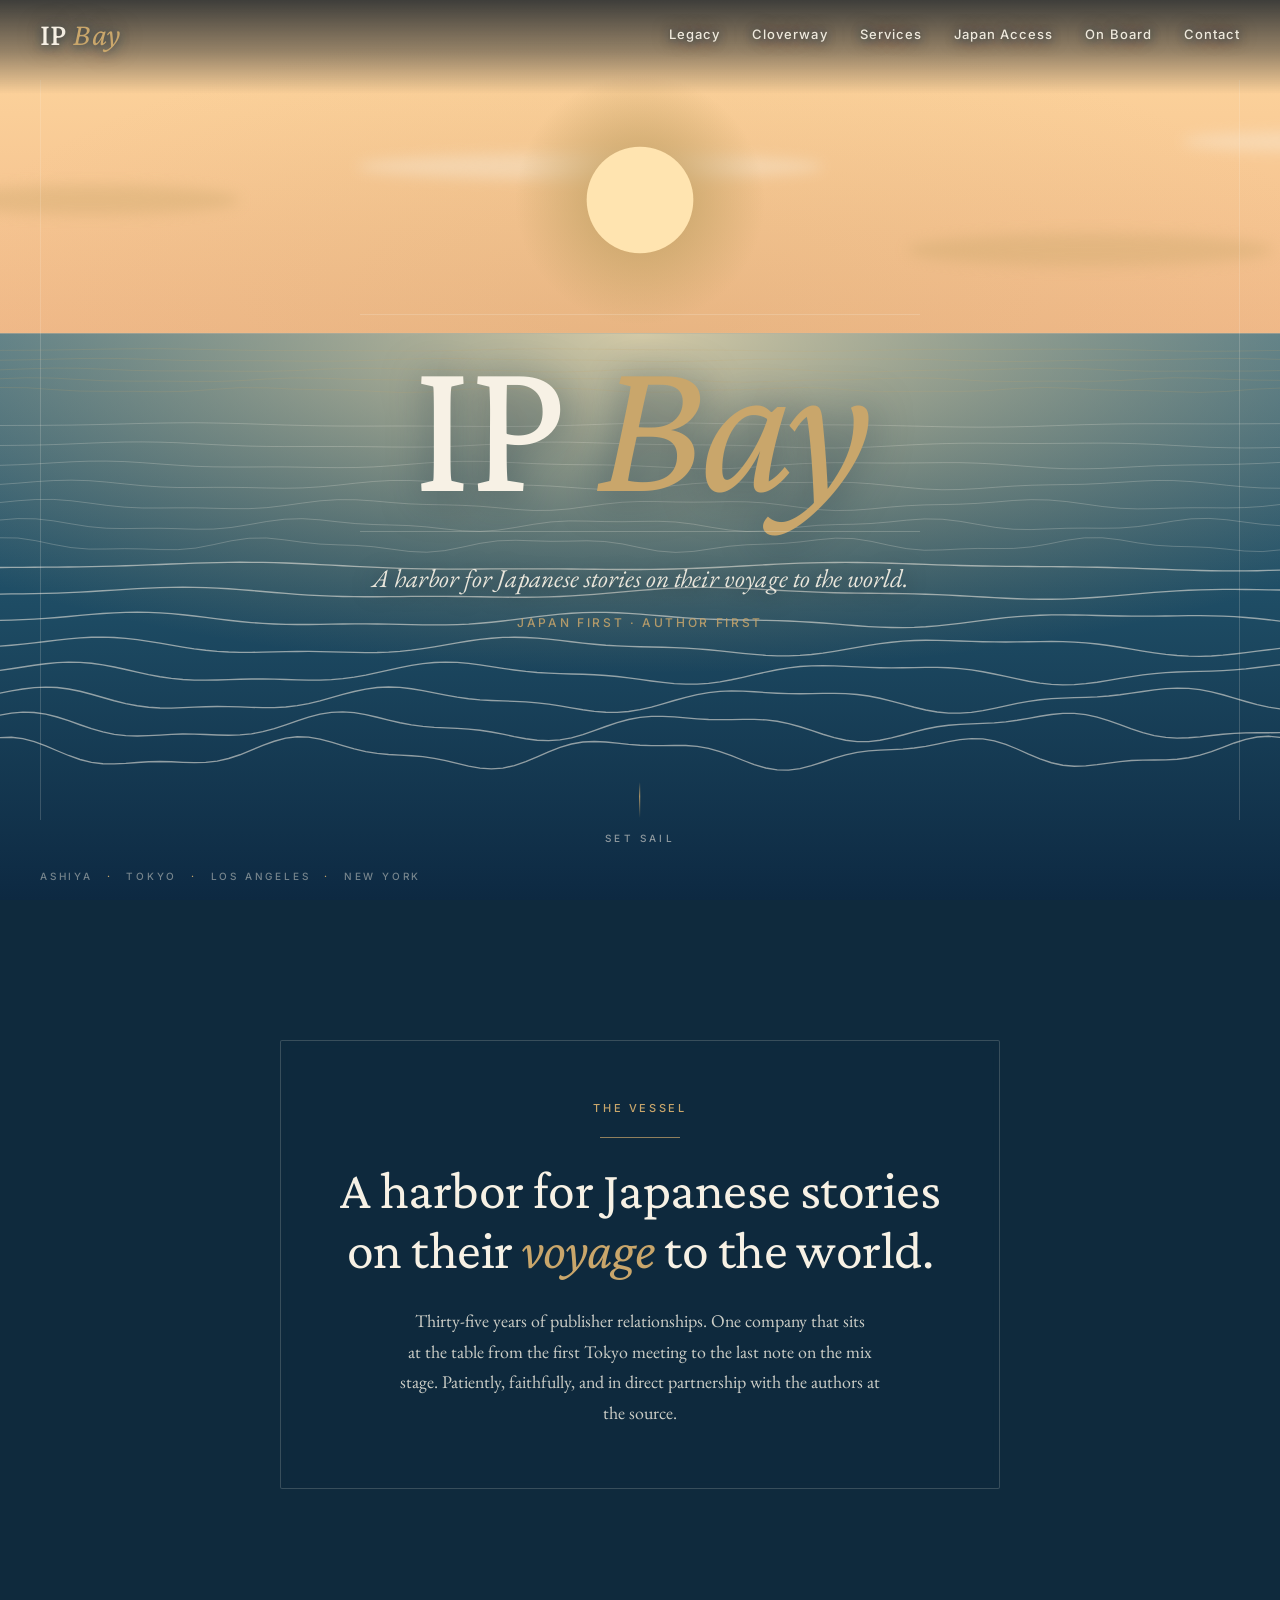
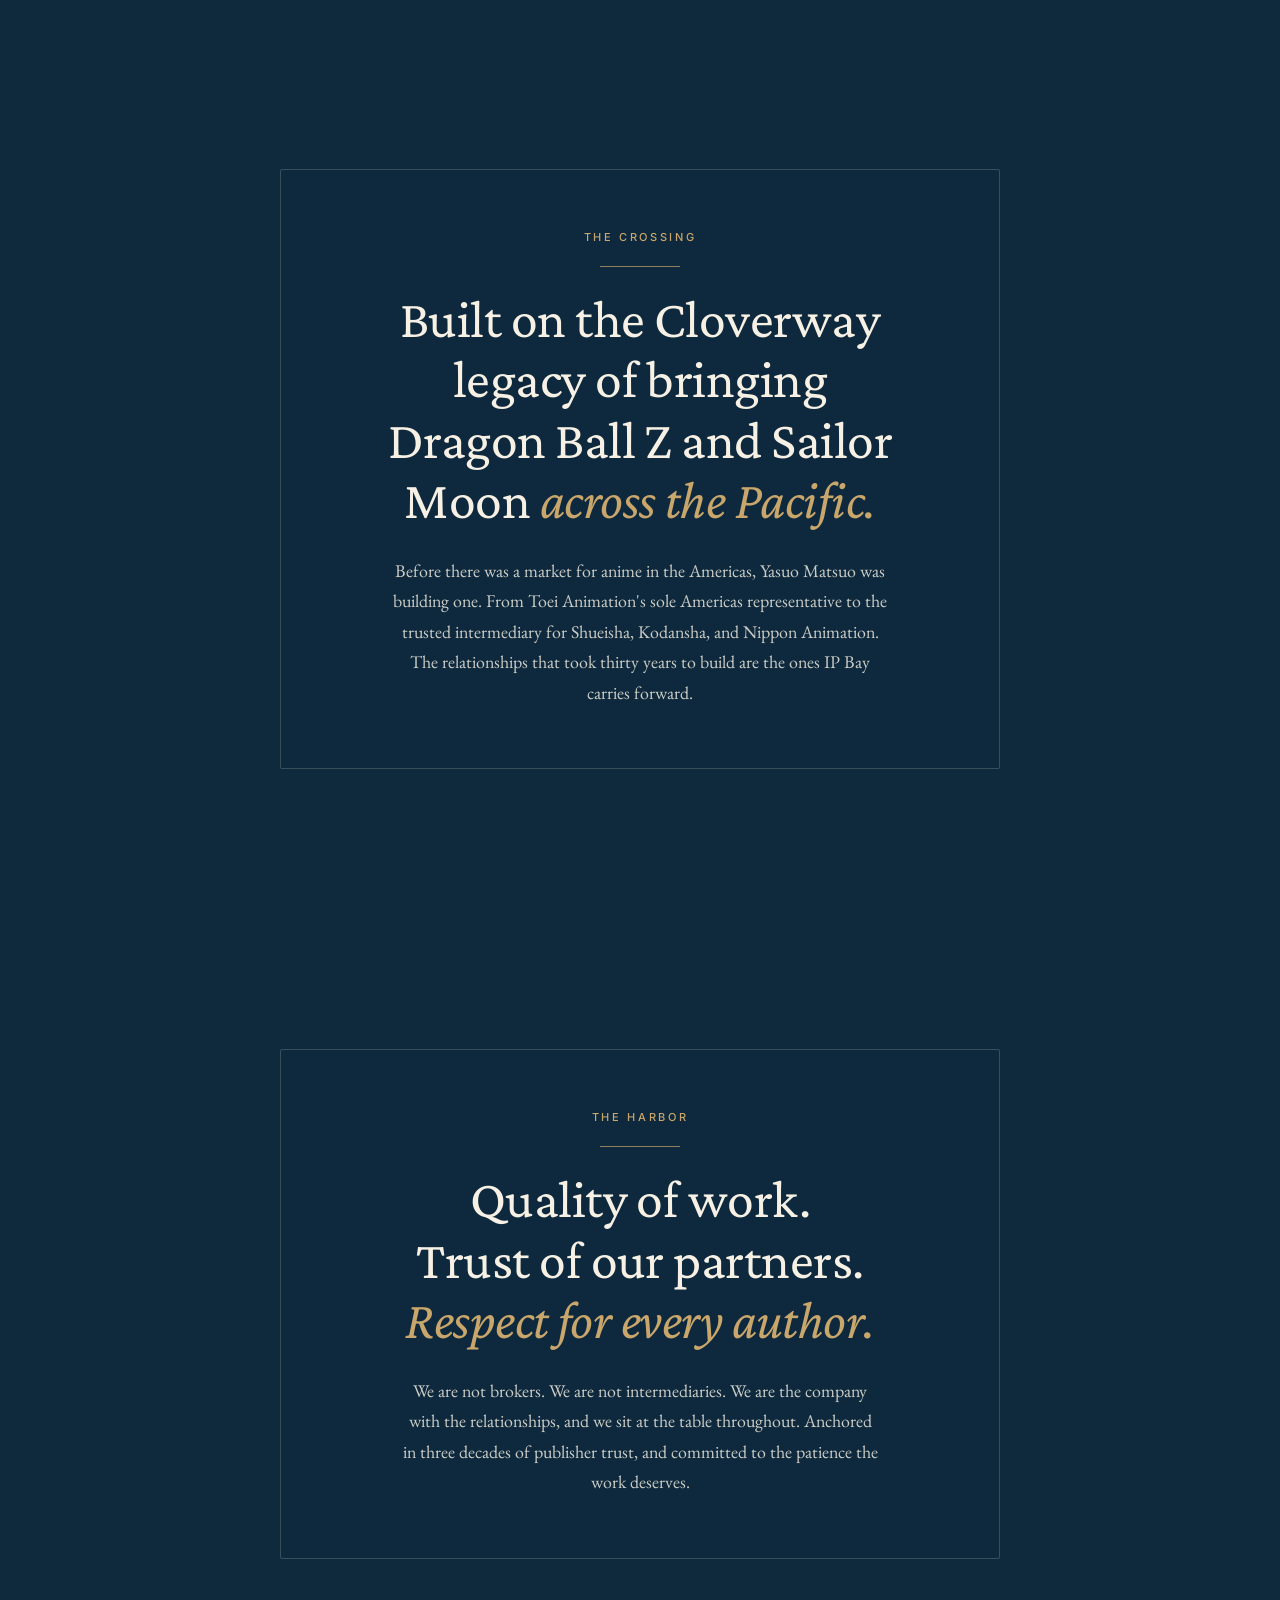
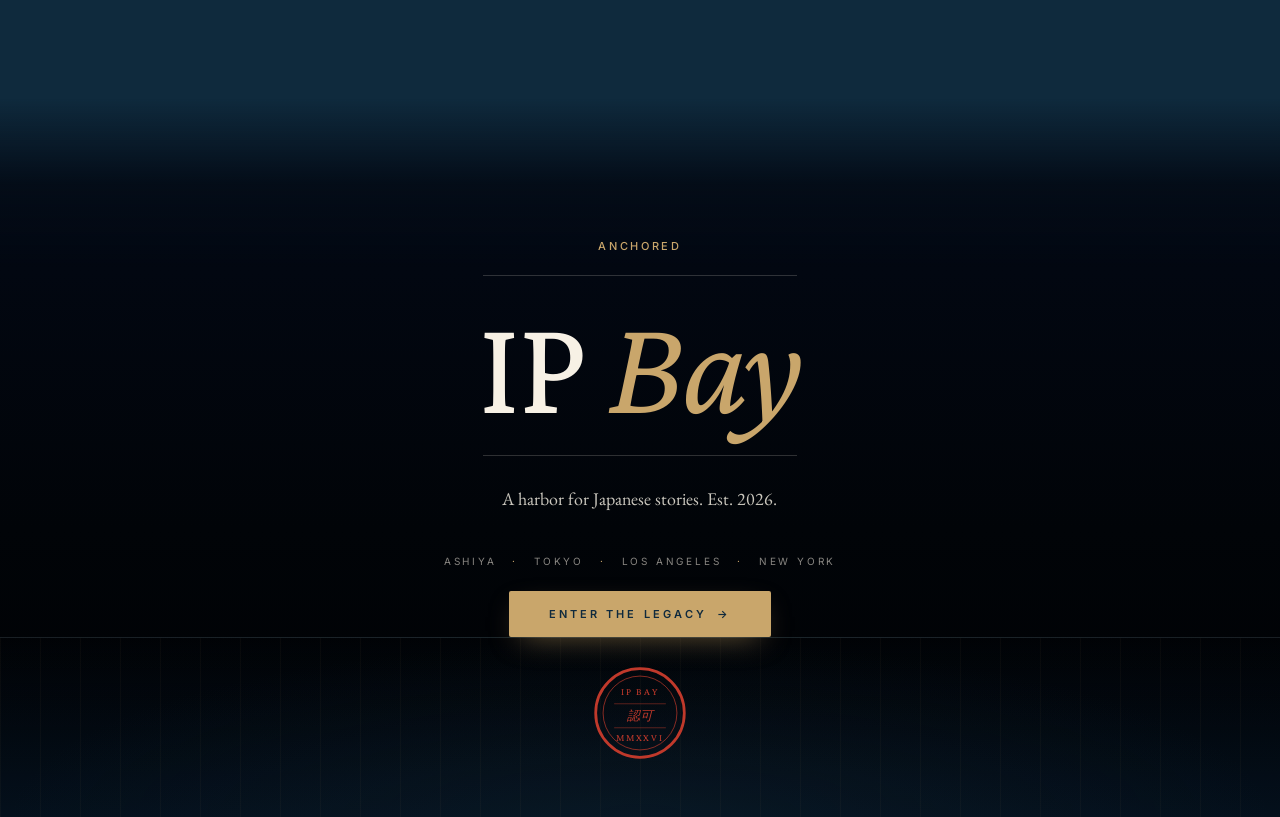
==== index.html @ 540e2a27 "Add files via upload" ====
<!doctype html>
<html lang="en">
<head>
<meta charset="utf-8" />
<title>IP Bay, A harbor for Japanese stories</title>
<meta name="viewport" content="width=device-width,initial-scale=1" />
<meta name="description" content="A harbor for Japanese stories on their voyage to the world. Built on the Cloverway legacy.">
<link rel="preconnect" href="https://fonts.googleapis.com">
<link rel="preconnect" href="https://fonts.gstatic.com" crossorigin>
<link href="https://fonts.googleapis.com/css2?family=Crimson+Pro:ital,wght@0,300..700;1,300..700&family=EB+Garamond:ital,wght@0,400..700;1,400..700&family=Inter:wght@300;400;500;600&display=swap" rel="stylesheet">
<style>
  :root {
    --bg-primary: #F7F1E5;
    --bg-elevated: #FEFAF2;
    --bg-deep: #0F2A3D;
    --accent-warm: #C9A66B;
    --accent-deep: #1B3A4B;
    --accent-ink: #A0312B;
    --text-on-dark: #F7F1E5;
    --text-primary: #1A1A1A;
    --text-secondary: #5C5C5C;
    --rule: rgba(26,26,26,0.12);
    --rule-on-dark: rgba(247, 241, 229, 0.18);
    --font-display: 'Crimson Pro', Georgia, serif;
    --font-serif: 'EB Garamond', Georgia, serif;
    --font-body: 'Inter', -apple-system, sans-serif;
  }
  * { box-sizing: border-box; margin: 0; padding: 0; }
  html, body {
    background: var(--bg-deep);
    color: var(--text-on-dark);
    font-family: var(--font-body);
    scroll-behavior: smooth;
  }
  body { overflow-x: hidden; }

  /* ───── Fixed scene layer (boat + sea) pinned to viewport ───── */
  .scene {
    position: fixed; inset: 0;
    overflow: hidden;
    z-index: 1;
    pointer-events: none;
  }
  .scene > * { pointer-events: auto; }
  #stage {
    position: absolute; inset: 0;
    background:
      radial-gradient(ellipse 90% 55% at 50% 38%, rgba(201, 166, 107, 0.18) 0%, transparent 65%),
      linear-gradient(to bottom, #14324a 0%, #0F2A3D 48%, #0b2132 58%, #08192a 100%);
    cursor: grab; user-select: none; touch-action: none;
  }
  #stage.dragging { cursor: grabbing; }
  svg.layer { position: absolute; inset: 0; width: 100%; height: 100%; display: block; }

  /* Scene depth tint — as user scrolls, sea deepens */
  .depth-tint {
    position: absolute; inset: 0;
    background: linear-gradient(to bottom, transparent 0%, rgba(6,15,26,0) 30%, rgba(3,10,18,0) 100%);
    pointer-events: none;
    transition: opacity 300ms ease;
  }

  /* ───── Page content (scrolls above the scene) ───── */
  .page { position: relative; z-index: 2; }
  .spacer { height: 100vh; pointer-events: none; }

  /* ───── Hero title card (sits in the first viewport, scrolls away) ───── */
  .title-card {
    position: relative;
    height: 100vh;
    display: flex;
    flex-direction: column;
    align-items: center;
    justify-content: flex-end;
    text-align: center;
    padding: 100px 32px 30vh;
    pointer-events: none;
    z-index: 3;
  }
  .title-card-sup {
    font-family: var(--font-body);
    font-size: 11px;
    letter-spacing: 0.28em;
    text-transform: uppercase;
    color: rgba(247, 241, 229, 0.65);
    font-weight: 500;
    margin-bottom: 32px;
    text-shadow: 0 2px 24px rgba(15, 42, 61, 0.65);
  }
  .title-card-sup .dot { color: var(--accent-warm); margin: 0 10px; opacity: 0.85; }
  .title-card-rule {
    width: min(560px, 78%);
    height: 1px;
    background: rgba(247, 241, 229, 0.22);
  }
  .title-card-mark {
    font-family: var(--font-display);
    font-weight: 400;
    font-size: clamp(80px, 16vw, 200px);
    line-height: 0.9;
    letter-spacing: -0.025em;
    color: var(--text-on-dark);
    margin: 18px 0;
    text-shadow: 0 4px 40px rgba(15, 42, 61, 0.55);
  }
  .title-card-mark em {
    font-style: italic;
    color: var(--accent-warm);
    font-weight: 400;
  }
  .title-card-tagline {
    font-family: var(--font-serif);
    font-style: italic;
    font-size: clamp(18px, 2vw, 26px);
    line-height: 1.45;
    color: rgba(247, 241, 229, 0.92);
    max-width: 720px;
    margin: 28px auto 18px;
    text-wrap: balance;
    text-shadow: 0 2px 22px rgba(15, 42, 61, 0.7);
  }
  .title-card-sub {
    font-family: var(--font-body);
    font-size: 12px;
    letter-spacing: 0.22em;
    text-transform: uppercase;
    color: var(--accent-warm);
    font-weight: 500;
    opacity: 0.85;
  }
  .title-card-scrollcue {
    position: absolute;
    bottom: 56px;
    left: 50%;
    transform: translateX(-50%);
    font-family: var(--font-body);
    font-size: 10px;
    letter-spacing: 0.32em;
    text-transform: uppercase;
    color: rgba(247, 241, 229, 0.55);
    font-weight: 500;
  }
  .title-card-scrollcue::before {
    content: ""; display: block;
    width: 1px; height: 36px;
    background: linear-gradient(to bottom, transparent, var(--accent-warm) 40%, transparent);
    margin: 0 auto 14px;
    animation: scrollPulse 2.4s ease-in-out infinite;
  }
  @keyframes scrollPulse {
    0%, 100% { opacity: 0.4; transform: translateY(-4px); }
    50% { opacity: 0.95; transform: translateY(4px); }
  }

  @media (max-width: 720px) {
    .title-card {
      justify-content: flex-start;
      padding: 42vh 20px 0;
    }
    .title-card-mark { font-size: clamp(58px, 18vw, 100px); margin: 8px 0; }
    .title-card-tagline { font-size: 16px; margin: 18px auto 10px; max-width: 90%; }
    .title-card-sub { font-size: 10px; }
    .title-card-rule { width: min(360px, 80%); }
    .title-card-scrollcue { bottom: 28px; font-size: 9px; }
    .title-card-scrollcue::before { height: 26px; }
    .title-card-scrollcue { bottom: 36px; }
  }

  section.chapter {
    position: relative;
    padding: 140px 48px;
    min-height: 80vh;
    display: flex; align-items: center; justify-content: center;
  }
  section.chapter .inner {
    max-width: 720px; width: 100%;
    margin: 0 auto;
    text-align: center;
  }
  .eyebrow {
    font-family: var(--font-body);
    font-weight: 500;
    font-size: 11px;
    letter-spacing: 0.24em;
    text-transform: uppercase;
    color: var(--accent-warm);
    margin-bottom: 22px;
  }
  h2.display {
    font-family: var(--font-display);
    font-weight: 400;
    font-size: clamp(32px, 4.2vw, 54px);
    line-height: 1.12;
    letter-spacing: -0.01em;
    color: var(--text-on-dark);
    margin-bottom: 26px;
    text-wrap: balance;
  }
  h2.display em { color: var(--accent-warm); }
  p.lede {
    font-family: var(--font-serif);
    font-size: clamp(17px, 1.4vw, 20px);
    line-height: 1.7;
    color: rgba(247,241,229,0.82);
    max-width: 56ch;
    margin: 0 auto;
    text-wrap: pretty;
  }
  .fig-rule {
    width: 80px; height: 1px;
    background: var(--accent-warm);
    margin: 0 auto 22px;
    opacity: 0.7;
  }

  /* background plates for each chapter so text stays legible above the fixed scene */
  .plate {
    background: rgba(15,42,61,0.72);
    backdrop-filter: blur(4px);
    border: 1px solid var(--rule-on-dark);
    padding: 60px 48px;
    border-radius: 2px;
  }

  /* Seabed — final section. Acts as the landing zone for the anchor. */
  section.seabed {
    position: relative;
    min-height: 75vh;
    padding: 140px 48px 56px;
    background:
      linear-gradient(to bottom,
        rgba(2,7,17,0) 0%,
        rgba(2,7,17,0.85) 12%,
        #020711 24%,
        #010408 60%,
        #000103 100%);
    display: flex; flex-direction: column;
    align-items: center; justify-content: center;
    text-align: center;
    overflow: hidden;
  }
  .seabed-floor {
    position: absolute; left: 0; right: 0; bottom: 0;
    height: 180px;
    background:
      radial-gradient(ellipse at 50% 100%, rgba(27,58,75,0.18) 0%, transparent 70%),
      linear-gradient(to top, #04101c 0%, transparent 100%);
    border-top: 1px solid rgba(201,166,107,0.10);
  }
  /* sand ripples */
  .seabed-floor::before {
    content: ""; position: absolute; inset: 0;
    background:
      repeating-linear-gradient(90deg,
        rgba(201,166,107,0.08) 0 1px,
        transparent 1px 40px);
    opacity: 0.5;
  }
  .seabed .inner { max-width: 760px; margin: 0 auto; position: relative; z-index: 2; }
  .seabed .wordmark {
    font-family: var(--font-display);
    font-weight: 400;
    font-size: clamp(64px, 12vw, 140px);
    line-height: 0.94;
    letter-spacing: -0.02em;
    margin: 24px 0;
  }
  .seabed .wordmark em {
    font-style: italic; color: var(--accent-warm);
  }
  .seabed .rule {
    width: min(640px, 80%);
    height: 1px;
    background: var(--rule-on-dark);
    margin: 0 auto;
  }
  .seabed .cities-row {
    font-size: 10px;
    letter-spacing: 0.28em;
    text-transform: uppercase;
    color: rgba(247,241,229,0.55);
    margin-top: 40px;
  }
  .seabed .cities-row .dot { color: var(--accent-warm); margin: 0 10px; }

  /* Landing page CTA to Legacy */
  .landing-legacy-cta {
    display: inline-flex; align-items: center;
    padding: 16px 40px;
    background: var(--accent-warm);
    color: var(--bg-deep);
    font-family: var(--font-body);
    font-size: 11px; letter-spacing: 0.28em;
    text-transform: uppercase; font-weight: 600;
    text-decoration: none;
    border-radius: 2px;
    transition: all 0.3s ease;
    box-shadow: 0 10px 30px -12px rgba(201, 166, 107, 0.6);
  }
  .landing-legacy-cta:hover {
    background: #d9b87f;
    transform: translateY(-2px);
    box-shadow: 0 14px 34px -12px rgba(201, 166, 107, 0.75);
  }

  /* ───── Editorial chrome ───── */
  .chrome-top, .chrome-bottom {
    position: fixed; left: 0; right: 0;
    z-index: 50;
    padding: 18px 40px;
    pointer-events: none;
    display: flex; justify-content: space-between; align-items: center;
    gap: 20px;
  }
  .chrome-top {
    top: 0;
    background: linear-gradient(to bottom,
      rgba(8, 18, 30, 0.78) 0%,
      rgba(8, 18, 30, 0.42) 55%,
      rgba(8, 18, 30, 0) 100%);
    padding-bottom: 44px;
  }
  .chrome-top > * { pointer-events: auto; }
  .chrome-bottom { bottom: 0; }
  .chrome-top .nav-links, .chrome-bottom .side {
    display: flex; gap: 32px;
  }
  .chrome-top .nav-links a {
    pointer-events: auto;
    font-family: var(--font-body);
    font-size: 13px;
    font-weight: 500;
    letter-spacing: 0.08em;
    color: rgba(247,241,229,0.95);
    text-decoration: none;
    transition: color 200ms;
    padding: 4px 0;
    border-bottom: 1px solid transparent;
    text-shadow: 0 1px 8px rgba(15, 42, 61, 0.85), 0 0 18px rgba(15, 42, 61, 0.55);
  }
  .chrome-top .nav-links a:hover {
    color: var(--accent-warm);
    border-bottom-color: var(--accent-warm);
  }
  .wordmark-nav {
    font-family: var(--font-display);
    font-size: 32px;
    font-weight: 500;
    color: var(--text-on-dark);
    letter-spacing: 0.005em;
    pointer-events: auto;
    text-decoration: none;
    line-height: 1;
    text-shadow: 0 2px 10px rgba(15, 42, 61, 0.7), 0 0 22px rgba(15, 42, 61, 0.5);
  }
  .wordmark-nav em { font-style: italic; color: var(--accent-warm); font-weight: 400; }
  .sup {
    font-size: 10px;
    letter-spacing: 0.24em;
    text-transform: uppercase;
    color: rgba(247,241,229,0.5);
    font-weight: 500;
  }
  .hint {
    font-size: 10px;
    letter-spacing: 0.24em;
    text-transform: uppercase;
    color: rgba(247,241,229,0.55);
    font-weight: 500;
    transition: opacity 600ms ease;
  }
  .hint::before {
    content: ""; display: inline-block;
    width: 22px; height: 1px; background: var(--accent-warm);
    vertical-align: middle; margin-right: 12px; opacity: 0.7;
  }
  .cities-bottom {
    font-size: 10px;
    letter-spacing: 0.28em;
    text-transform: uppercase;
    color: rgba(247,241,229,0.45);
    font-weight: 500;
    pointer-events: none;
  }
  .cities-bottom .dot { color: var(--accent-warm); margin: 0 8px; }

  /* side vertical rules */
  .rule-v {
    position: fixed; top: 80px; bottom: 80px;
    width: 1px; background: var(--rule-on-dark);
    z-index: 15;
    pointer-events: none;
  }
  .rule-v.left { left: 40px; }
  .rule-v.right { right: 40px; }

  /* ───── Anchor system (page-wide overlay) ───── */
  /* Rope SVG is fixed-position, full viewport, and draws from boat point → anchor */
  #anchorSystem {
    position: fixed; inset: 0;
    pointer-events: none;
    z-index: 5;
  }
  #ropeSvg { width: 100%; height: 100%; display: block; }
  #anchorWrap {
    position: fixed;
    left: 0; top: 0;
    width: 40px; height: 54px;
    transform: translate(-50%, -50%);
    pointer-events: none;
    transition: filter 200ms;
    z-index: 6;
  }
  #anchorWrap.dragging { cursor: grabbing; }
  #anchorWrap:hover { filter: drop-shadow(0 0 18px rgba(201,166,107,0.6)); }
  #anchorWrap.settled { filter: drop-shadow(0 8px 18px rgba(0,0,0,0.55)); }


  /* ───── Tweaks ───── */
  #tweaks {
    display: none !important;
  }
  #tweaks.on { display: block; }
  #tweaks h3 {
    font-size: 10px; letter-spacing: 0.28em; text-transform: uppercase;
    font-weight: 500; color: var(--accent-warm);
    margin-bottom: 12px; padding-bottom: 10px;
    border-bottom: 1px solid var(--rule-on-dark);
  }
  #tweaks .row {
    display: grid; grid-template-columns: 1fr auto; gap: 12px;
    align-items: center; margin: 10px 0;
  }
  #tweaks .row span {
    font-size: 11px; letter-spacing: 0.08em; color: rgba(247,241,229,0.7);
  }
  #tweaks input[type=range] { width: 130px; accent-color: var(--accent-warm); }
  #tweaks select {
    background: rgba(247,241,229,0.06);
    color: var(--text-on-dark);
    border: 1px solid var(--rule-on-dark);
    padding: 4px 8px;
    font-family: var(--font-body); font-size: 11px;
  }

  /* ───── Mobile nav toggle ───── */
  .nav-toggle {
    display: none;
    background: none; border: none;
    width: 40px; height: 40px;
    cursor: pointer;
    pointer-events: auto;
    padding: 0; margin: 0;
    position: relative;
    z-index: 26;
  }
  .nav-toggle span {
    display: block;
    width: 24px; height: 1.5px;
    background: var(--text-on-dark);
    margin: 5px auto;
    transition: transform 0.3s, opacity 0.3s;
  }
  body.nav-open .nav-toggle span:nth-child(1) { transform: translateY(6.5px) rotate(45deg); }
  body.nav-open .nav-toggle span:nth-child(2) { opacity: 0; }
  body.nav-open .nav-toggle span:nth-child(3) { transform: translateY(-6.5px) rotate(-45deg); }
  .mobile-nav-overlay {
    display: none;
    position: fixed; inset: 0;
    background: rgba(8, 18, 30, 0.97);
    backdrop-filter: blur(20px);
    -webkit-backdrop-filter: blur(20px);
    z-index: 24;
    flex-direction: column;
    align-items: center;
    justify-content: center;
    gap: 28px;
    pointer-events: none;
  }
  body.nav-open .mobile-nav-overlay {
    display: flex;
    pointer-events: auto;
  }
  .mobile-nav-overlay a {
    font-family: var(--font-display);
    font-size: 28px;
    font-weight: 500;
    color: var(--text-on-dark);
    text-decoration: none;
    letter-spacing: 0.01em;
    transition: color 0.2s;
    padding: 8px 16px;
  }
  .mobile-nav-overlay a:hover {
    color: var(--accent-warm);
  }

  @media (max-width: 720px) {
    .chrome-top { padding: 14px 18px 28px; }
    .chrome-bottom { padding: 14px 18px; }
    .rule-v { display: none; }
    .chrome-top .nav-links { display: none; }
    .nav-toggle { display: block; }
    section.chapter { padding: 80px 18px; min-height: 60vh; }
    .plate { padding: 32px 22px; }
    .wordmark-nav { font-size: 26px; }

    .cities-bottom { font-size: 9px; letter-spacing: 0.16em; }
    .cities-bottom .dot { margin: 0 4px; }

    .title-card {
      justify-content: flex-start;
      padding: 42vh 20px 0;
    }
    .title-card-mark { font-size: clamp(58px, 18vw, 100px); margin: 8px 0; }
    .title-card-tagline { font-size: 16px; margin: 18px auto 10px; max-width: 92%; }
    .title-card-sub { font-size: 10px; letter-spacing: 0.2em; }
    .title-card-rule { width: min(320px, 78%); }
    .title-card-scrollcue { bottom: 26px; font-size: 9px; letter-spacing: 0.26em; }
    .title-card-scrollcue::before { height: 24px; }

    section.seabed { padding: 100px 24px 48px; min-height: 70vh; }
    .seabed .wordmark { font-size: clamp(56px, 18vw, 96px); }
    .seabed .lede { font-size: 15px; }
    .seabed .cities-row { font-size: 9px; letter-spacing: 0.2em; margin-top: 28px; }
    .seabed .cities-row .dot { margin: 0 6px; }

    h2.display { font-size: clamp(26px, 6.5vw, 36px); }
    p.lede { font-size: 16px; }
    .eyebrow { font-size: 10px; letter-spacing: 0.2em; }
  }

  @media (max-width: 380px) {
    .title-card-mark { font-size: clamp(48px, 16vw, 72px); }
    .title-card-tagline { font-size: 14px; }
    .seabed .wordmark { font-size: clamp(48px, 16vw, 72px); }
    .cities-bottom { font-size: 8px; letter-spacing: 0.12em; }
    .cities-bottom .dot { margin: 0 3px; }
  }
</style>
</head>
<body>

<!-- ─────────────── Fixed scene layer ─────────────── -->
<div class="scene">
  <div id="stage">
    <!-- Sky clouds -->
    <svg class="layer" id="skyClouds" viewBox="0 0 1920 1080" preserveAspectRatio="xMidYMid slice" aria-hidden="true">
      <defs><filter id="soft"><feGaussianBlur stdDeviation="8"/></filter></defs>
      <g filter="url(#soft)" opacity="0.35">
        <ellipse cx="300" cy="240" rx="180" ry="18" fill="#C9A66B"/>
        <ellipse cx="900" cy="200" rx="280" ry="16" fill="#F7F1E5"/>
        <ellipse cx="1500" cy="300" rx="220" ry="20" fill="#C9A66B"/>
        <ellipse cx="1750" cy="170" rx="140" ry="12" fill="#F7F1E5"/>
      </g>
    </svg>

    <!-- Sea -->
    <svg class="layer" id="sea" viewBox="0 0 1920 1080" preserveAspectRatio="xMidYMid slice" aria-hidden="true">
      <defs>
        <linearGradient id="seaGrad" x1="0" y1="0" x2="0" y2="1">
          <stop offset="0" stop-color="#1B3A4B"/>
          <stop offset="0.45" stop-color="#0F2A3D"/>
          <stop offset="1" stop-color="#060f1a"/>
        </linearGradient>
        <radialGradient id="sunTrail" cx="0.5" cy="0" r="0.6">
          <stop offset="0" stop-color="#C9A66B" stop-opacity="0.42"/>
          <stop offset="1" stop-color="#C9A66B" stop-opacity="0"/>
        </radialGradient>
        <filter id="foamBlur"><feGaussianBlur stdDeviation="1.4"/></filter>
        <clipPath id="seaClip"><rect x="0" y="400" width="1920" height="680"/></clipPath>
        <radialGradient id="sunGrad" cx="0.5" cy="0.5" r="0.5">
          <stop offset="0" stop-color="#F7F1E5" stop-opacity="0.95"/>
          <stop offset="0.4" stop-color="#C9A66B" stop-opacity="0.75"/>
          <stop offset="1" stop-color="#C9A66B" stop-opacity="0"/>
        </radialGradient>
        <linearGradient id="sailShade" x1="0" y1="0" x2="1" y2="0">
          <stop offset="0" stop-color="rgba(0,0,0,0)"/>
          <stop offset="1" stop-color="rgba(15,42,61,0.28)"/>
        </linearGradient>
      </defs>
      <circle cx="960" cy="240" r="150" fill="url(#sunGrad)"/>
      <circle cx="960" cy="240" r="64" fill="#FFE4B0" opacity="0.95"/>
      <rect x="0" y="400" width="1920" height="680" fill="url(#seaGrad)"/>
      <rect x="0" y="400" width="1920" height="680" fill="url(#sunTrail)"/>
      <line x1="80" y1="400" x2="1840" y2="400" stroke="rgba(247,241,229,0.16)" stroke-width="1"/>
      <g clip-path="url(#seaClip)">
        <g id="wavesFar" opacity="0.5" stroke="rgba(201,166,107,0.4)" stroke-width="1" fill="none"></g>
        <g id="wavesMid" opacity="0.7" stroke="rgba(247,241,229,0.32)" stroke-width="1.2" fill="none"></g>
        <g id="wavesNear" stroke="rgba(247,241,229,0.55)" stroke-width="1.6" fill="none"></g>
        <g id="wake"></g>
        <g id="boat" style="transform-box: fill-box; transform-origin: center;"></g>
        <g id="splashes"></g>
      </g>
    </svg>
    <div class="depth-tint"></div>
  </div>

  <!-- Rope and anchor overlay (sits above scene, below content text) -->
  <div id="anchorSystem">
    <svg id="ropeSvg" viewBox="0 0 100 100" preserveAspectRatio="none">
      <path id="ropePath" d="" fill="none" stroke="#C9A66B" stroke-width="0" stroke-linecap="round"/>
    </svg>
  </div>
  <!-- Anchor itself (HTML, positioned in viewport coords) -->
  <div id="anchorWrap" aria-label="Anchor, drag down the page">
    <svg viewBox="0 0 72 96" width="40" height="54" xmlns="http://www.w3.org/2000/svg">
      <defs>
        <linearGradient id="ironG" x1="0" y1="0" x2="0" y2="1">
          <stop offset="0" stop-color="#3a4652"/>
          <stop offset="1" stop-color="#141a22"/>
        </linearGradient>
        <linearGradient id="ironShine" x1="0" y1="0" x2="1" y2="0">
          <stop offset="0" stop-color="rgba(255,255,255,0.22)"/>
          <stop offset="0.5" stop-color="rgba(255,255,255,0)"/>
        </linearGradient>
      </defs>
      <!-- Ring at top (蛇目 style) -->
      <circle cx="36" cy="9" r="6.5" fill="none" stroke="url(#ironG)" stroke-width="3"/>
      <!-- Red sail-canvas tassel wrap around shank top -->
      <rect x="30" y="14" width="12" height="10" fill="#A0312B"/>
      <rect x="30" y="18" width="12" height="1.5" fill="#6e1f1b"/>
      <!-- Shank -->
      <rect x="33.5" y="14" width="5" height="54" fill="url(#ironG)"/>
      <rect x="33.5" y="14" width="2" height="54" fill="url(#ironShine)"/>
      <!-- Stock (crossbar) — wooden, sand-colored -->
      <rect x="14" y="22" width="44" height="5" rx="1" fill="#C9A66B"/>
      <rect x="14" y="22" width="44" height="1.5" fill="#e6c89a"/>
      <line x1="20" y1="22" x2="20" y2="27" stroke="#1B3A4B" stroke-width="0.6"/>
      <line x1="52" y1="22" x2="52" y2="27" stroke="#1B3A4B" stroke-width="0.6"/>
      <!-- Arms curving outward -->
      <path d="M 36 68
               C 36 74, 16 80, 8 72
               L 12 68
               C 18 74, 30 70, 33 64 Z"
            fill="url(#ironG)"/>
      <path d="M 36 68
               C 36 74, 56 80, 64 72
               L 60 68
               C 54 74, 42 70, 39 64 Z"
            fill="url(#ironG)"/>
      <!-- Flukes (arrowhead tips) -->
      <path d="M 4 74 L 14 62 L 16 72 Z" fill="#141a22"/>
      <path d="M 68 74 L 58 62 L 56 72 Z" fill="#141a22"/>
      <!-- Crown detail -->
      <circle cx="36" cy="68" r="3.5" fill="#1B3A4B" stroke="#C9A66B" stroke-width="0.8"/>
      <!-- Tassel streamers -->
      <path d="M 31 24 L 28 34 L 31 30 L 30 38" stroke="#A0312B" stroke-width="1.2" fill="none" stroke-linecap="round"/>
      <path d="M 41 24 L 44 34 L 41 30 L 42 38" stroke="#A0312B" stroke-width="1.2" fill="none" stroke-linecap="round"/>
    </svg>
  </div>
</div>

<!-- ─────────────── Chrome ─────────────── -->
<div class="chrome-top">
  <a class="wordmark-nav" href="./">IP <em>Bay</em></a>
  <nav class="nav-links">
    <a href="legacy.html">Legacy</a>
    <a href="cloverway.html">Cloverway</a>
    <a href="services.html">Services</a>
    <a href="japan.html">Japan Access</a>
    <a href="team.html">On Board</a>
    <a href="contact.html">Contact</a>
  </nav>
  <button class="nav-toggle" id="navToggle" aria-label="Open menu" aria-expanded="false">
    <span></span><span></span><span></span>
  </button>
</div>
<div class="mobile-nav-overlay" id="mobileNav">
  <a href="./">Home</a>
  <a href="legacy.html">Legacy</a>
  <a href="cloverway.html">Cloverway</a>
  <a href="services.html">Services</a>
  <a href="japan.html">Japan Access</a>
  <a href="team.html">On Board</a>
  <a href="contact.html">Contact</a>
</div>
<div class="chrome-bottom">
  <div class="cities-bottom">
    Ashiya <span class="dot">·</span> Tokyo <span class="dot">·</span> Los Angeles <span class="dot">·</span> New York
  </div>
  <span></span>
</div>
<div class="rule-v left"></div>
<div class="rule-v right"></div>

<!-- ─────────────── Scrollable page ─────────────── -->
<main class="page">
  <!-- Hero title card — sits over the boat scene in the first viewport, scrolls away -->
  <header class="title-card">
    <div class="title-card-rule"></div>
    <h1 class="title-card-mark">IP <em>Bay</em></h1>
    <div class="title-card-rule"></div>
    <p class="title-card-tagline">A harbor for Japanese stories on their voyage to the world.</p>
    <p class="title-card-sub">Japan first · Author first</p>
    <div class="title-card-scrollcue">Set Sail</div>
  </header>

  <section class="chapter" id="legacy">
    <div class="inner plate">
      <div class="eyebrow">The Vessel</div>
      <div class="fig-rule"></div>
      <h2 class="display">A harbor for Japanese stories on their <em>voyage</em> to the world.</h2>
      <p class="lede">Thirty-five years of publisher relationships. One company that sits at the table from the first Tokyo meeting to the last note on the mix stage. Patiently, faithfully, and in direct partnership with the authors at the source.</p>
    </div>
  </section>

  <section class="chapter" id="crossing">
    <div class="inner plate">
      <div class="eyebrow">The Crossing</div>
      <div class="fig-rule"></div>
      <h2 class="display">Built on the Cloverway legacy of bringing Dragon Ball Z and Sailor Moon <em>across the Pacific.</em></h2>
      <p class="lede">Before there was a market for anime in the Americas, Yasuo Matsuo was building one. From Toei Animation's sole Americas representative to the trusted intermediary for Shueisha, Kodansha, and Nippon Animation. The relationships that took thirty years to build are the ones IP Bay carries forward.</p>
    </div>
  </section>

  <section class="chapter" id="harbor">
    <div class="inner plate">
      <div class="eyebrow">The Harbor</div>
      <div class="fig-rule"></div>
      <h2 class="display">Quality of work. Trust of our partners. <em>Respect for every author.</em></h2>
      <p class="lede">We are not brokers. We are not intermediaries. We are the company with the relationships, and we sit at the table throughout. Anchored in three decades of publisher trust, and committed to the patience the work deserves.</p>
    </div>
  </section>

  <section class="seabed" id="seabed">
    <div class="inner">
      <div class="eyebrow" style="color:var(--accent-warm)">Anchored</div>
      <div class="rule"></div>
      <h1 class="wordmark">IP <em>Bay</em></h1>
      <div class="rule"></div>
      <p class="lede" style="margin-top:28px;">A harbor for Japanese stories. Est. 2026.</p>
      <div class="cities-row">
        Ashiya <span class="dot">·</span> Tokyo <span class="dot">·</span> Los Angeles <span class="dot">·</span> New York
      </div>
      <div style="margin-top: 24px; display: flex; justify-content: center;">
        <a href="legacy.html" class="landing-legacy-cta">Enter the Legacy <span style="margin-left:10px;color:inherit;">→</span></a>
      </div>
      <div style="margin-top: 28px; display: flex; justify-content: center;">
        <svg width="96" height="96" viewBox="0 0 104 104" role="img" aria-label="IP Bay seal, authorized">
          <circle cx="52" cy="52" r="48" fill="none" stroke="#C0392B" stroke-width="3"/>
          <circle cx="52" cy="52" r="40" fill="none" stroke="#C0392B" stroke-width="0.75"/>
          <text x="52" y="33" text-anchor="middle" fill="#C0392B" font-family="'Crimson Pro', Georgia, serif" font-size="11" letter-spacing="2">IP BAY</text>
          <line x1="24" y1="42" x2="80" y2="42" stroke="#C0392B" stroke-width="0.5"/>
          <text x="52" y="60" text-anchor="middle" fill="#C0392B" font-family="'Crimson Pro', Georgia, serif" font-style="italic" font-size="14">認可</text>
          <line x1="24" y1="68" x2="80" y2="68" stroke="#C0392B" stroke-width="0.5"/>
          <text x="52" y="82" text-anchor="middle" fill="#C0392B" font-family="'Crimson Pro', Georgia, serif" font-size="11" letter-spacing="2">MMXXVI</text>
        </svg>
      </div>
    </div>
    <div class="seabed-floor" id="seabedFloor"></div>
  </section>
</main>

<!-- ─────────────── Tweaks ─────────────── -->
<div id="tweaks">
  <h3>Tweaks</h3>
  <div class="row"><span>Wave scale</span><input id="tk-wave" type="range" min="0.3" max="2" step="0.05"></div>
  <div class="row"><span>Wind speed</span><input id="tk-wind" type="range" min="0.2" max="2.5" step="0.05"></div>
  <div class="row"><span>Wake spread</span><input id="tk-wake" type="range" min="0.5" max="2.5" step="0.05"></div>
  <div class="row"><span>Hour</span>
    <select id="tk-time">
      <option value="dusk">Golden hour</option>
      <option value="dawn">Dawn</option>
      <option value="night">Night harbor</option>
      <option value="storm">Grey crossing</option>
    </select>
  </div>
  <div class="row"><span>Vessel</span>
    <select id="tk-boat">
      <option value="sail">Sailboat</option>
      <option value="junk">Japanese junk</option>
      <option value="steam">Steamer</option>
    </select>
  </div>
  <div class="row"><span>Anchor</span>
    <button id="tk-reset" style="background:transparent;border:1px solid var(--rule-on-dark);color:var(--accent-warm);padding:4px 10px;font-size:11px;letter-spacing:0.1em;text-transform:uppercase;cursor:pointer;font-family:var(--font-body);">Weigh anchor</button>
  </div>
</div>

<script>
/*EDITMODE-BEGIN*/const TWEAKS = {
  "waveScale": 1.0,
  "windSpeed": 1.0,
  "wakeSpread": 1.0,
  "timeOfDay": "dusk",
  "boatStyle": "sail"
}/*EDITMODE-END*/;

// ===== Scene refs =====
const stage = document.getElementById('stage');
const wavesFar = document.getElementById('wavesFar');
const wavesMid = document.getElementById('wavesMid');
const wavesNear = document.getElementById('wavesNear');
const wakeG = document.getElementById('wake');
const boatG = document.getElementById('boat');
const splashG = document.getElementById('splashes');

const SVG_W = 1920, SVG_H = 1080, HORIZON = 400;
// Boat starts off-screen left; sails to center as user scrolls past the title card
const BOAT_REST_X = SVG_W/2;
// Boat rests on the water (sea starts at y=560). y=620 = just below waterline so hull sits on the surface.
// Mobile stays lower at y=720 (middle of ocean) to keep boat visible under the title card.
const BOAT_REST_Y = window.innerWidth <= 720 ? 720 : 620;
// Mobile starts closer to the edge so the boat peeks into view on the very first scroll gesture.
// Desktop starts further off so the glide-in arc feels more cinematic.
const BOAT_START_X = window.innerWidth <= 720 ? -140 : -300;
const BOAT_SAIL_END = window.innerWidth <= 720 ? 0.20 : 0.28; // mobile boat sails in faster for snappier feel
const boat = { x: BOAT_START_X, y: BOAT_REST_Y, vx: 0, vy: 0, targetX: BOAT_START_X, targetY: BOAT_REST_Y, rock: 0 };
let draggingBoat = false;

// ===== Boat render =====
function renderBoat(style) {
  const s = style || TWEAKS.boatStyle;
  let hull = '';
  if (s === 'sail') {
    hull = `
      <g id="boatShape" transform="scale(1.6)">
        <g opacity="0.3" transform="translate(0,78) scale(1,-0.5)">
          <path d="M -90 0 Q -70 22 0 24 Q 70 22 90 0 Z" fill="#000"/>
          <rect x="-2" y="-120" width="4" height="120" fill="#000"/>
          <path d="M 0 -110 L 0 -10 L 70 -10 Z" fill="#000"/>
        </g>
        <path d="M -96 0 Q -80 24 0 26 Q 80 24 96 0 L 82 -10 L -82 -10 Z" fill="#0F2A3D"/>
        <path d="M -82 -10 L 82 -10 L 76 -18 L -76 -18 Z" fill="#C9A66B"/>
        <line x1="-76" y1="-18" x2="76" y2="-18" stroke="#1B3A4B" stroke-width="1.2"/>
        <line x1="-82" y1="-4" x2="82" y2="-4" stroke="rgba(247,241,229,0.25)" stroke-width="0.8"/>
        <rect x="-1.5" y="-130" width="3" height="112" fill="#1B3A4B"/>
        <path d="M 2 -128 L 2 -22 L 72 -22 Z" fill="#F7F1E5"/>
        <path d="M 2 -128 L 2 -22 L 72 -22 Z" fill="url(#sailShade)"/>
        <path d="M -2 -120 L -2 -22 L -58 -22 Z" fill="#FEFAF2"/>
        <!-- Japanese flag (Hinomaru) planted on left bow, on angled flagpole -->
        <line x1="-78" y1="-12" x2="-108" y2="-82" stroke="#1B3A4B" stroke-width="2.2" stroke-linecap="round"/>
        <circle cx="-78" cy="-12" r="2.2" fill="#C9A66B"/>
        <g transform="translate(-108 -82) rotate(-24)">
          <rect x="0" y="0" width="58" height="38" fill="#FEFAF2" stroke="#1B3A4B" stroke-width="0.4"/>
          <circle cx="29" cy="19" r="11.5" fill="#BC002D"/>
        </g>
      </g>`;
  } else if (s === 'junk') {
    hull = `
      <g id="boatShape">
        <g opacity="0.3" transform="translate(0,70) scale(1,-0.5)">
          <path d="M -100 0 Q -80 24 0 26 Q 80 24 100 0 Z" fill="#000"/>
          <rect x="-2" y="-120" width="4" height="120" fill="#000"/>
        </g>
        <path d="M -108 -2 Q -100 22 -40 26 L 40 26 Q 100 22 108 -2 L 96 -14 Q 60 -22 0 -22 Q -60 -22 -96 -14 Z" fill="#1B3A4B"/>
        <path d="M -96 -14 Q -60 -22 0 -22 Q 60 -22 96 -14 L 90 -22 Q 50 -30 0 -30 Q -50 -30 -90 -22 Z" fill="#C9A66B"/>
        <path d="M -108 -2 Q -118 -18 -110 -28" stroke="#1B3A4B" stroke-width="3" fill="none" stroke-linecap="round"/>
        <path d="M 108 -2 Q 118 -18 110 -28" stroke="#1B3A4B" stroke-width="3" fill="none" stroke-linecap="round"/>
        <rect x="-1.5" y="-138" width="3" height="108" fill="#1B3A4B"/>
        <rect x="-44" y="-132" width="88" height="22" fill="#A0312B"/>
        <rect x="-44" y="-104" width="88" height="22" fill="#A0312B"/>
        <rect x="-44" y="-76" width="88" height="22" fill="#A0312B"/>
        <rect x="-44" y="-48" width="88" height="22" fill="#A0312B"/>
        <g stroke="#0F2A3D" stroke-width="1" opacity="0.6">
          <line x1="-44" y1="-110" x2="44" y2="-110"/>
          <line x1="-44" y1="-82"  x2="44" y2="-82"/>
          <line x1="-44" y1="-54"  x2="44" y2="-54"/>
        </g>
        <path d="M 0 -138 L 18 -134 L 0 -130 Z" fill="#F7F1E5"/>
      </g>`;
  } else {
    hull = `
      <g id="boatShape">
        <g opacity="0.3" transform="translate(0,72) scale(1,-0.5)">
          <path d="M -100 0 Q -80 20 0 22 Q 80 20 100 0 Z" fill="#000"/>
        </g>
        <path d="M -104 0 Q -86 22 0 24 Q 86 22 104 0 L 88 -10 L -88 -10 Z" fill="#0F2A3D"/>
        <rect x="-88" y="-12" width="176" height="4" fill="#C9A66B"/>
        <rect x="-40" y="-42" width="80" height="32" fill="#F7F1E5"/>
        <rect x="-36" y="-38" width="18" height="12" fill="#1B3A4B"/>
        <rect x="-10" y="-38" width="18" height="12" fill="#1B3A4B"/>
        <rect x="18" y="-38"  width="18" height="12" fill="#1B3A4B"/>
        <rect x="10" y="-70" width="14" height="30" fill="#1A1A1A"/>
        <rect x="8"  y="-72" width="18" height="4"  fill="#A0312B"/>
        <g opacity="0.6">
          <circle cx="17" cy="-82"  r="6"  fill="rgba(247,241,229,0.6)"/>
          <circle cx="22" cy="-92"  r="8"  fill="rgba(247,241,229,0.45)"/>
          <circle cx="14" cy="-104" r="10" fill="rgba(247,241,229,0.3)"/>
        </g>
      </g>`;
  }
  boatG.innerHTML = hull;
}
renderBoat();

// ===== Waves =====
function makeWaveLine(y, amp, freq, segs=80, speed=0.6) {
  const p = document.createElementNS('http://www.w3.org/2000/svg', 'path');
  p.dataset.y = y; p.dataset.amp = amp; p.dataset.freq = freq; p.dataset.speed = speed; p.dataset.segs = segs;
  return p;
}
const waves = [];
function buildWaves() {
  wavesFar.innerHTML=''; wavesMid.innerHTML=''; wavesNear.innerHTML=''; waves.length=0;
  for (let i=0;i<5;i++){ const y=420+i*12; const p=makeWaveLine(y,1.2+i*0.3,0.012+i*0.002,60,0.2+i*0.05); wavesFar.appendChild(p); waves.push({path:p}); }
  for (let i=0;i<7;i++){ const y=510+i*24; const p=makeWaveLine(y,2+i*0.8,0.010+i*0.0015,90,0.35+i*0.04); wavesMid.appendChild(p); waves.push({path:p}); }
  for (let i=0;i<8;i++){ const y=680+i*32; const p=makeWaveLine(y,4+i*1.6,0.008+i*0.0012,140,0.55+i*0.05); wavesNear.appendChild(p); waves.push({path:p}); }
}
buildWaves();

function partingOffset(x, y) {
  const dx = x - boat.x, dy = y - boat.y;
  const depthFactor = Math.max(0, Math.min(1, (y - HORIZON) / (SVG_H - HORIZON)));
  const spread = 120 * TWEAKS.wakeSpread * (0.4 + 0.9*depthFactor);
  const d2 = dx*dx/(spread*spread*2.2) + dy*dy/(spread*spread*0.6);
  const mag = Math.exp(-d2) * (10 + 22*depthFactor) * TWEAKS.wakeSpread;
  return (dy >= 0 ? 1 : -1) * mag;
}

const wakeTrail = [];
function emitWake() {
  if (!draggingBoat && Math.hypot(boat.vx, boat.vy) < 0.4) return;
  wakeTrail.push({ x: boat.x - 30, y: boat.y + 6, t: 0, life: 1.3 });
  wakeTrail.push({ x: boat.x + 30, y: boat.y + 6, t: 0, life: 1.3 });
}

const splashes = [];
function addSplash(x, y) {
  for (let i=0;i<14;i++){
    const a=(i/14)*Math.PI+(Math.random()-0.5)*0.3;
    const sp=2+Math.random()*3;
    splashes.push({x,y,vx:Math.cos(a)*sp*(Math.random()>0.5?1:-1),vy:-Math.abs(Math.sin(a))*sp-1.5,t:0,life:0.9+Math.random()*0.4,r:1.5+Math.random()*2.2});
  }
  boat.rock=1;
}

// ===== Anchor system =====
// The anchor lives in VIEWPORT coords but tracks a world (document) y-position when settled.
// Model: anchor has (docX, docY). While scrolling, viewportY = docY - window.scrollY.
// During active drag, we update docY from pointer+scrollY.
// Drop: physics — gravity-like sink, dampened sway, until it reaches the seabed target.
const anchorWrap = document.getElementById('anchorWrap');
const ropeSvg = document.getElementById('ropeSvg');
const ropePath = document.getElementById('ropePath');

const anchor = {
  docX: 0, docY: 0,      // absolute position in document
  vy: 0, vx: 0,
  state: 'stowed',       // stowed | dragging | sinking | settled
  settledY: 0,           // final target doc y (seabed)
  sway: 0, swayT: 0,
};
let draggingAnchor = false;
let dragOffsetY = 0;

function computeSeabedY() {
  const seabed = document.getElementById('seabed');
  if (!seabed) return document.body.scrollHeight - 120;
  const r = seabed.getBoundingClientRect();
  return r.bottom + window.scrollY - 160; // land just above the sand floor
}

function boatDocAnchorPoint() {
  // Boat's hull point in viewport coords — hull sits around y=780/1080 of scene svg
  // Scene is pinned to viewport. We want the attachment point on the hull.
  const vw = window.innerWidth, vh = window.innerHeight;
  // The sea SVG uses preserveAspectRatio xMidYMid slice → map (boat.x, boat.y-4) using aspect
  const sceneAspect = SVG_W / SVG_H;
  const vpAspect = vw / vh;
  let scale, ox, oy;
  if (vpAspect > sceneAspect) { scale = vw / SVG_W; ox = 0; oy = (vh - SVG_H*scale)/2; }
  else { scale = vh / SVG_H; oy = 0; ox = (vw - SVG_W*scale)/2; }
  const px = ox + boat.x * scale;
  const py = oy + (boat.y - 4) * scale;
  return { vx: px, vy: py };
}

function initAnchor() {
  anchor.settledY = computeSeabedY();
  // Start the anchor perched on the boat's deck
  const p = boatDocAnchorPoint();
  anchor.docX = p.vx;
  anchor.docY = p.vy + window.scrollY - 10;
}

function renderAnchor() {
  const vy = anchor.docY - window.scrollY;
  anchorWrap.style.left = anchor.docX + 'px';
  anchorWrap.style.top  = vy + 'px';
  const swayDeg = Math.sin(anchor.swayT) * anchor.sway;
  anchorWrap.style.transform = `translate(-50%, -50%) rotate(${swayDeg.toFixed(2)}deg)`;
  drawRope();
}

function drawRope() {
  // Rope from boat attachment point (viewport) → anchor (viewport). Catenary-ish sag.
  const vw = window.innerWidth, vh = window.innerHeight;
  ropeSvg.setAttribute('viewBox', `0 0 ${vw} ${vh}`);
  const a = boatDocAnchorPoint();
  const bx = anchor.docX, by = anchor.docY - window.scrollY - 44; // top of anchor
  // If anchor is nearly at boat, hide rope
  const dist = Math.hypot(bx - a.vx, by - a.vy);
  if (anchor.state === 'stowed' || dist < 14) {
    ropePath.setAttribute('stroke-width', 0);
    return;
  }
  ropePath.setAttribute('stroke-width', 2.2);
  // Sag proportional to distance; less when taut / dragging quickly
  const sag = Math.min(60, dist * 0.08) + Math.sin(performance.now()*0.002) * 3;
  const midx = (a.vx + bx) / 2 + Math.sin(performance.now()*0.0015) * 4;
  const midy = Math.max(a.vy, by) + sag;
  const d = `M ${a.vx} ${a.vy} Q ${midx} ${midy} ${bx} ${by}`;
  ropePath.setAttribute('d', d);
}

// Scroll-driven fall: we compute progress 0..1 based on scrollY, and map to anchor fall
function scrollProgress() {
  const max = Math.max(1, document.body.scrollHeight - window.innerHeight);
  return Math.max(0, Math.min(1, window.scrollY / max));
}
// Anchor launch: begins after the boat has sailed in and reached the center
const ANCHOR_LAUNCH = 0.32; // when progress exceeds this, anchor detaches (just after the boat has settled at center)
function updateAnchorFromScroll() {
  const prog = scrollProgress();
  // seabed Y in document coords
  const seabedDocY = computeSeabedY();
  const boatPoint = boatDocAnchorPoint();
  const boatDocY = boatPoint.vy + window.scrollY - 10;
  if (prog < ANCHOR_LAUNCH) {
    anchor.state = 'stowed';
    anchor.docX = boatPoint.vx;
    anchor.docY = boatDocY;
    anchorWrap.classList.remove('settled');
  } else {
    // map prog [LAUNCH..1] -> [0..1]
    const k = (prog - ANCHOR_LAUNCH) / (1 - ANCHOR_LAUNCH);
    // ease out so it sinks quickly then slows as approaches seabed
    const eased = 1 - Math.pow(1 - k, 1.8);
    anchor.docY = boatDocY + (seabedDocY - boatDocY) * eased;
    // keep x near boat x with gentle sway
    anchor.docX = boatPoint.vx + Math.sin(performance.now()*0.0012) * 14 * (1 - eased);
    if (eased >= 0.985) {
      anchor.state = 'settled';
      anchorWrap.classList.add('settled');
    } else {
      anchor.state = 'falling';
      anchorWrap.classList.remove('settled');
    }
  }
}

// ===== Loop =====
let t = 0, lastTime = performance.now();
function tick(now) {
  const dt = Math.min(0.05, (now - lastTime)/1000);
  lastTime = now;
  t += dt * TWEAKS.windSpeed;

  // Boat motion
  const ax = (boat.targetX - boat.x) * 4.5 - boat.vx * 2.2;
  const ay = (boat.targetY - boat.y) * 4.5 - boat.vy * 2.2;
  boat.vx += ax * dt; boat.vy += ay * dt;
  boat.x += boat.vx * dt; boat.y += boat.vy * dt;
  // Boat rides waves: long ocean swell + small chop, with matching tilt
  const swell = Math.sin(t*0.65) * 7;          // long, slow swell
  const chop  = Math.sin(t*1.4 + 0.6) * 2.6;   // smaller faster chop
  const bob = swell + chop;
  const tilt = Math.sin(t*0.55) * 2.4 + Math.sin(t*1.2) * 1.6 + boat.vx * 0.06;
  boat.rock = Math.max(0, boat.rock - dt*1.2);
  const rockTilt = Math.sin(t*7) * boat.rock * 8;

  // Waves
  for (const w of waves) {
    const p = w.path;
    const y0=+p.dataset.y, amp=+p.dataset.amp*TWEAKS.waveScale, freq=+p.dataset.freq, speed=+p.dataset.speed, segs=+p.dataset.segs;
    let d='';
    for (let i=0;i<=segs;i++){
      const x=i/segs*SVG_W;
      const phase=t*speed*60;
      const base=Math.sin(x*freq+phase*0.02)*amp + Math.sin(x*freq*2.3+phase*0.035)*amp*0.35;
      const off=partingOffset(x,y0+base);
      const y=y0+base+off;
      d += (i===0?'M':'L') + x.toFixed(1) + ' ' + y.toFixed(1) + ' ';
    }
    p.setAttribute('d', d);
  }

  // Wake
  emitWake();
  for (let i=wakeTrail.length-1;i>=0;i--){ wakeTrail[i].t+=dt; if (wakeTrail[i].t>wakeTrail[i].life) wakeTrail.splice(i,1); }
  let wakeSVG='';
  for (const w of wakeTrail){
    const k=w.t/w.life, alpha=(1-k)*0.65, r=6+k*60*TWEAKS.wakeSpread, yoff=k*20;
    wakeSVG += `<ellipse cx="${w.x.toFixed(1)}" cy="${(w.y+yoff).toFixed(1)}" rx="${r.toFixed(1)}" ry="${(r*0.25).toFixed(1)}" fill="rgba(247,241,229,${alpha.toFixed(3)})"/>`;
  }
  wakeSVG += `<path d="M ${boat.x-110} ${boat.y+8} Q ${boat.x-60} ${boat.y-6} ${boat.x} ${boat.y+6} Q ${boat.x+60} ${boat.y-6} ${boat.x+110} ${boat.y+8} Q ${boat.x+60} ${boat.y+18} ${boat.x} ${boat.y+14} Q ${boat.x-60} ${boat.y+18} ${boat.x-110} ${boat.y+8} Z" fill="rgba(247,241,229,0.85)" filter="url(#foamBlur)"/>`;
  const sp=Math.hypot(boat.vx, boat.vy);
  if (sp>20){ for (let i=0;i<6;i++){ wakeSVG += `<circle cx="${boat.x+(Math.random()-0.5)*140}" cy="${boat.y-Math.random()*12}" r="${1+Math.random()*2}" fill="rgba(247,241,229,0.9)"/>`; } }
  wakeG.innerHTML = wakeSVG;

  // Splashes
  for (let i=splashes.length-1;i>=0;i--){ const s=splashes[i]; s.t+=dt; s.x+=s.vx; s.y+=s.vy; s.vy+=0.22; if (s.t>s.life) splashes.splice(i,1); }
  let splashSVG='';
  for (const s of splashes){ const a=Math.max(0,1-s.t/s.life); splashSVG += `<circle cx="${s.x.toFixed(1)}" cy="${s.y.toFixed(1)}" r="${s.r.toFixed(2)}" fill="rgba(247,241,229,${(0.9*a).toFixed(3)})"/>`; }
  splashG.innerHTML = splashSVG;

  boatG.setAttribute('transform', `translate(${boat.x.toFixed(1)}, ${(boat.y+bob).toFixed(1)}) rotate(${(tilt+rockTilt).toFixed(2)})`);

  // Anchor physics
  anchor.swayT += dt * 2.2;
  if (anchor.state === 'stowed') {
    const p = boatDocAnchorPoint();
    anchor.docX = p.vx;
    anchor.docY = p.vy + window.scrollY - 10;
    anchor.sway = 2 + Math.sin(t*0.9)*0.5;
  } else if (anchor.state === 'dragging') {
    anchor.sway = 6;
  } else if (anchor.state === 'sinking') {
    // gravity downward toward settledY
    anchor.vy += 12 * dt;           // accel
    anchor.vy = Math.min(anchor.vy, 260); // terminal
    anchor.docY += anchor.vy * dt * 60 * 0.016; // scale
    // lateral damped wobble
    anchor.vx *= 0.92;
    anchor.docX += anchor.vx * dt * 60 * 0.016;
    anchor.sway = 8 - Math.min(8, Math.abs(anchor.vy)*0.05);
    if (anchor.docY >= anchor.settledY) {
      anchor.docY = anchor.settledY;
      anchor.vy = 0;
      anchor.state = 'settled';
      anchorWrap.classList.add('settled');
      anchor.sway = 0;
      // small dust puff by briefly pulsing the seabed gradient
      const floor = document.getElementById('seabedFloor');
      floor.animate([{ filter: 'brightness(1)' }, { filter: 'brightness(1.6)' }, { filter: 'brightness(1)' }], { duration: 600, easing: 'ease-out' });
    }
  } else if (anchor.state === 'settled') {
    anchor.sway = 0;
  }
  renderAnchor();

  requestAnimationFrame(tick);
}
requestAnimationFrame(tick);

// ===== Pointer on stage (boat interactions) =====
function pointerToSVG(e) {
  const vw = window.innerWidth, vh = window.innerHeight;
  const sceneAspect = SVG_W / SVG_H, vpAspect = vw / vh;
  let scale, ox, oy;
  if (vpAspect > sceneAspect) { scale = vw / SVG_W; ox = 0; oy = (vh - SVG_H*scale)/2; }
  else { scale = vh / SVG_H; oy = 0; ox = (vw - SVG_W*scale)/2; }
  return { x: (e.clientX - ox) / scale, y: (e.clientY - oy) / scale };
}
function clampBoat(p) {
  return { x: Math.max(120, Math.min(SVG_W-120, p.x)), y: Math.max(HORIZON+60, Math.min(SVG_H-40, p.y)) };
}
stage.addEventListener('pointerdown', (e) => {
  // Let anchor handle its own events
  if (e.target.closest('#anchorWrap')) return;
  draggingBoat = true;
  stage.classList.add('dragging');
  stage.setPointerCapture(e.pointerId);
  const p = pointerToSVG(e);
  const dist = Math.hypot(p.x - boat.x, p.y - boat.y);
  if (dist > 140) addSplash(p.x, p.y); else boat.rock = Math.max(boat.rock, 0.6);
  const c = clampBoat(p);
  boat.targetX = c.x; boat.targetY = c.y;
});
stage.addEventListener('pointermove', (e) => {
  if (!draggingBoat) return;
  const c = clampBoat(pointerToSVG(e));
  boat.targetX = c.x; boat.targetY = c.y;
});
function endBoatDrag(){ draggingBoat = false; stage.classList.remove('dragging'); }
stage.addEventListener('pointerup', endBoatDrag);
stage.addEventListener('pointercancel', endBoatDrag);

// ===== Scroll-driven sky: sunset → night → sunrise =====
const skyStops = [
  // 0% — Golden hour, sun above the horizon
  { sky:['#FFD9A0','#F0B888','#C28778','#5d4f6a','#1d2c44'], sea:['#3a708a','#1f4e66','#0d2942'], sunX:960, sunY:240, sunOp:0.78, disc:'#FFE4B0', ambient:0.22 },
  // 25% — Sun setting, sky warm pink → violet
  { sky:['#E29973','#B8745f','#6e4a63','#332c4a','#0F2A3D'], sea:['#2a5d78','#1B3A4B','#0a1a2a'], sunX:960, sunY:330, sunOp:0.55, disc:'#F4B98A', ambient:0.16 },
  // 50% — Sun touching horizon, twilight
  { sky:['#7d5a72','#4d3e58','#2a2a44','#15203a','#08192a'], sea:['#1B3A4B','#0F2A3D','#060f1a'], sunX:960, sunY:410, sunOp:0.22, disc:'#C9A66B', ambient:0.08 },
  // 75% — Sun gone behind water, deep night
  { sky:['#0c1d2e','#060f1c','#030912','#01060d','#000306'], sea:['#0a1a28','#040d18','#01060d'], sunX:960, sunY:680, sunOp:0.02, disc:'#0F2A3D', ambient:0.02 },
  // 100% — Pure midnight void
  { sky:['#020610','#01040a','#000206','#000103','#000000'], sea:['#020610','#000206','#000000'], sunX:960, sunY:1100, sunOp:0, disc:'#0F2A3D', ambient:0.0 },
];
function lerp(a,b,t){ return a+(b-a)*t; }
function hexToRgb(h){ h=h.replace('#',''); return [parseInt(h.slice(0,2),16),parseInt(h.slice(2,4),16),parseInt(h.slice(4,6),16)]; }
function rgbToHex(r,g,b){ const x=v=>('0'+Math.round(v).toString(16)).slice(-2); return '#'+x(r)+x(g)+x(b); }
function lerpHex(a,b,t){ const A=hexToRgb(a),B=hexToRgb(b); return rgbToHex(lerp(A[0],B[0],t),lerp(A[1],B[1],t),lerp(A[2],B[2],t)); }
function interpStops(prog){
  const n=skyStops.length-1, f=prog*n, i=Math.min(n-1,Math.floor(f)), k=f-i;
  const A=skyStops[i], B=skyStops[i+1];
  return {
    sky:A.sky.map((h,idx)=>lerpHex(h,B.sky[idx],k)),
    sea:A.sea.map((h,idx)=>lerpHex(h,B.sea[idx],k)),
    sunX:lerp(A.sunX,B.sunX,k), sunY:lerp(A.sunY,B.sunY,k),
    sunOp:lerp(A.sunOp,B.sunOp,k), disc:lerpHex(A.disc,B.disc,k),
    ambient:lerp(A.ambient,B.ambient,k),
  };
}
const sunDiscs = document.querySelectorAll('#sea > circle');
function updateSkyFromScroll(){
  const p = interpStops(scrollProgress());
  stage.style.background =
    `radial-gradient(ellipse 90% 55% at 50% 38%, rgba(201,166,107,${p.ambient.toFixed(3)}) 0%, transparent 65%),
     linear-gradient(to bottom, ${p.sky[0]} 0%, ${p.sky[1]} 38%, ${p.sky[2]} 56%, ${p.sky[3]} 78%, ${p.sky[4]} 100%)`;
  const grad = document.getElementById('seaGrad');
  grad.children[0].setAttribute('stop-color', p.sea[0]);
  grad.children[1].setAttribute('stop-color', p.sea[1]);
  grad.children[2].setAttribute('stop-color', p.sea[2]);
  const trail = document.getElementById('sunTrail');
  trail.children[0].setAttribute('stop-color', p.disc);
  trail.children[0].setAttribute('stop-opacity', p.sunOp.toFixed(3));
  if (sunDiscs[0]) { sunDiscs[0].setAttribute('cx',p.sunX); sunDiscs[0].setAttribute('cy',p.sunY); sunDiscs[0].setAttribute('opacity',Math.min(1,p.sunOp*1.6).toFixed(3)); }
  if (sunDiscs[1]) { sunDiscs[1].setAttribute('cx',p.sunX); sunDiscs[1].setAttribute('cy',p.sunY); sunDiscs[1].setAttribute('fill',p.disc); sunDiscs[1].setAttribute('opacity',Math.min(1,p.sunOp*1.5).toFixed(3)); }
}
updateSkyFromScroll();

// Title card fade-out: as you scroll past the first viewport, the IP Bay title card eases away
const titleCard = document.querySelector('.title-card');
function updateTitleCard() {
  if (!titleCard) return;
  const vh = window.innerHeight || 1;
  const prog = Math.max(0, Math.min(1, window.scrollY / (vh * 0.7)));
  titleCard.style.opacity = String(1 - prog);
  titleCard.style.transform = `translateY(${(-prog * 40).toFixed(1)}px)`;
}
updateTitleCard();

// Boat sail-in: scroll-linked left-to-center motion. Direct interpolation (skip spring physics)
// so it stays smooth and one-directional. After BOAT_SAIL_END, physics takes over for user drags.
function updateBoatFromScroll() {
  if (draggingBoat) return; // never override an active drag
  const prog = scrollProgress();
  if (prog <= BOAT_SAIL_END) {
    const k = Math.max(0, Math.min(1, prog / BOAT_SAIL_END));
    // Ease-out quadratic — boat responds immediately to scroll input, then decelerates into center
    const eased = 1 - Math.pow(1 - k, 2);
    const x = BOAT_START_X + (BOAT_REST_X - BOAT_START_X) * eased;
    boat.x = x;
    boat.targetX = x;
    boat.vx = 0;            // zero velocity → no tilt-from-motion artifacts
    boat.targetY = BOAT_REST_Y;
    boat.y = BOAT_REST_Y;
    boat.vy = 0;
  }
}
updateBoatFromScroll();

window.addEventListener('scroll', () => {
  updateSkyFromScroll();
  updateBoatFromScroll();
  updateAnchorFromScroll();
  updateTitleCard();
}, { passive: true });
updateAnchorFromScroll();

// ===== Tweaks =====
const tk = document.getElementById('tweaks');
const tkWave = document.getElementById('tk-wave');
const tkWind = document.getElementById('tk-wind');
const tkWake = document.getElementById('tk-wake');
const tkBoat = document.getElementById('tk-boat');
function syncUI(){ tkWave.value=TWEAKS.waveScale; tkWind.value=TWEAKS.windSpeed; tkWake.value=TWEAKS.wakeSpread; tkBoat.value=TWEAKS.boatStyle; }
syncUI();
function pushEdit(o){ window.parent.postMessage({type:'__edit_mode_set_keys', edits:o}, '*'); }
tkWave.addEventListener('input', e=>{ TWEAKS.waveScale=+e.target.value; pushEdit({waveScale:TWEAKS.waveScale}); });
tkWind.addEventListener('input', e=>{ TWEAKS.windSpeed=+e.target.value; pushEdit({windSpeed:TWEAKS.windSpeed}); });
tkWake.addEventListener('input', e=>{ TWEAKS.wakeSpread=+e.target.value; pushEdit({wakeSpread:TWEAKS.wakeSpread}); });
tkBoat.addEventListener('change', e=>{ TWEAKS.boatStyle=e.target.value; renderBoat(); pushEdit({boatStyle:e.target.value}); });
window.addEventListener('message', (e)=>{ const d=e.data||{}; if (d.type==='__activate_edit_mode') tk.classList.add('on'); if (d.type==='__deactivate_edit_mode') tk.classList.remove('on'); });
window.parent.postMessage({type:'__edit_mode_available'}, '*');


// Init & resize
window.addEventListener('resize', () => { anchor.settledY = computeSeabedY(); updateAnchorFromScroll(); });

initAnchor();
updateAnchorFromScroll();

// Mobile nav toggle
const navToggle = document.getElementById('navToggle');
const mobileNav = document.getElementById('mobileNav');
if (navToggle && mobileNav) {
  navToggle.addEventListener('click', () => {
    const open = document.body.classList.toggle('nav-open');
    navToggle.setAttribute('aria-expanded', open ? 'true' : 'false');
    navToggle.setAttribute('aria-label', open ? 'Close menu' : 'Open menu');
  });
  mobileNav.querySelectorAll('a').forEach(a => a.addEventListener('click', () => {
    document.body.classList.remove('nav-open');
  }));
}
</script>
</body>
</html>
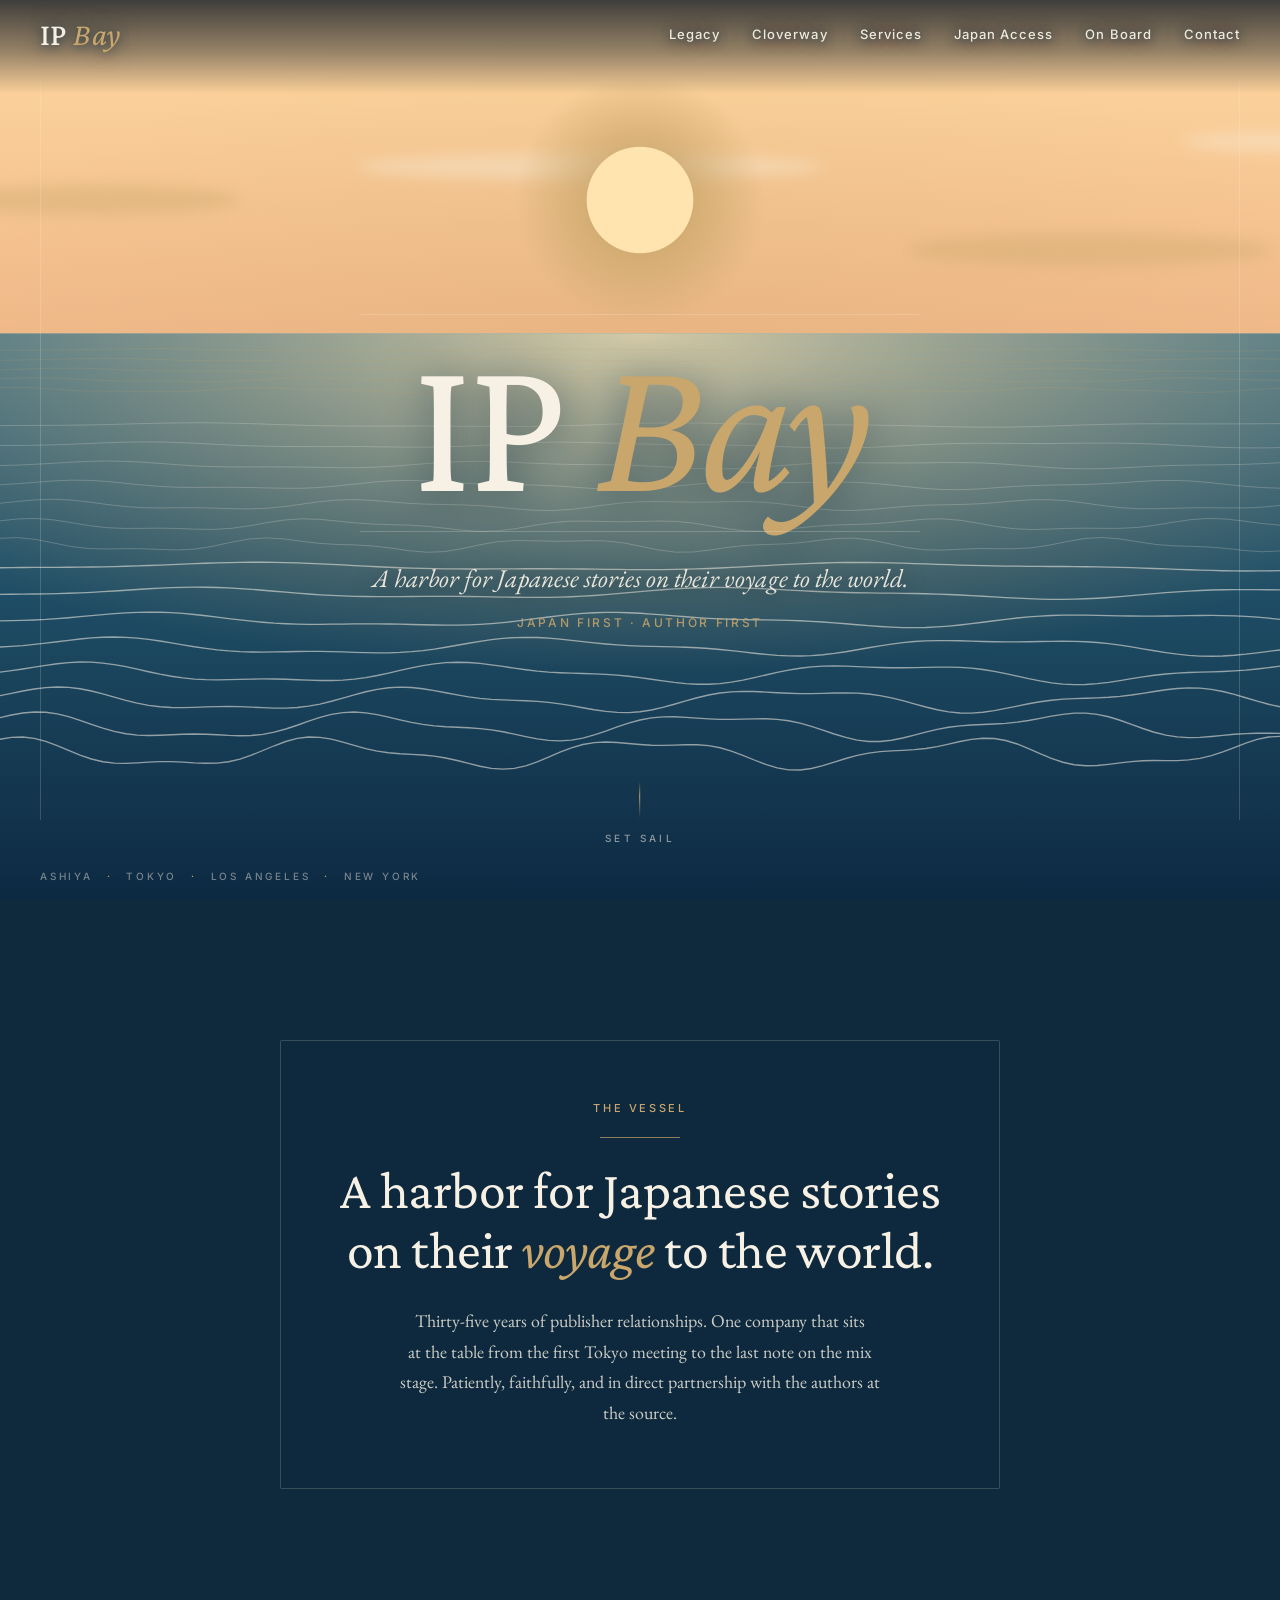
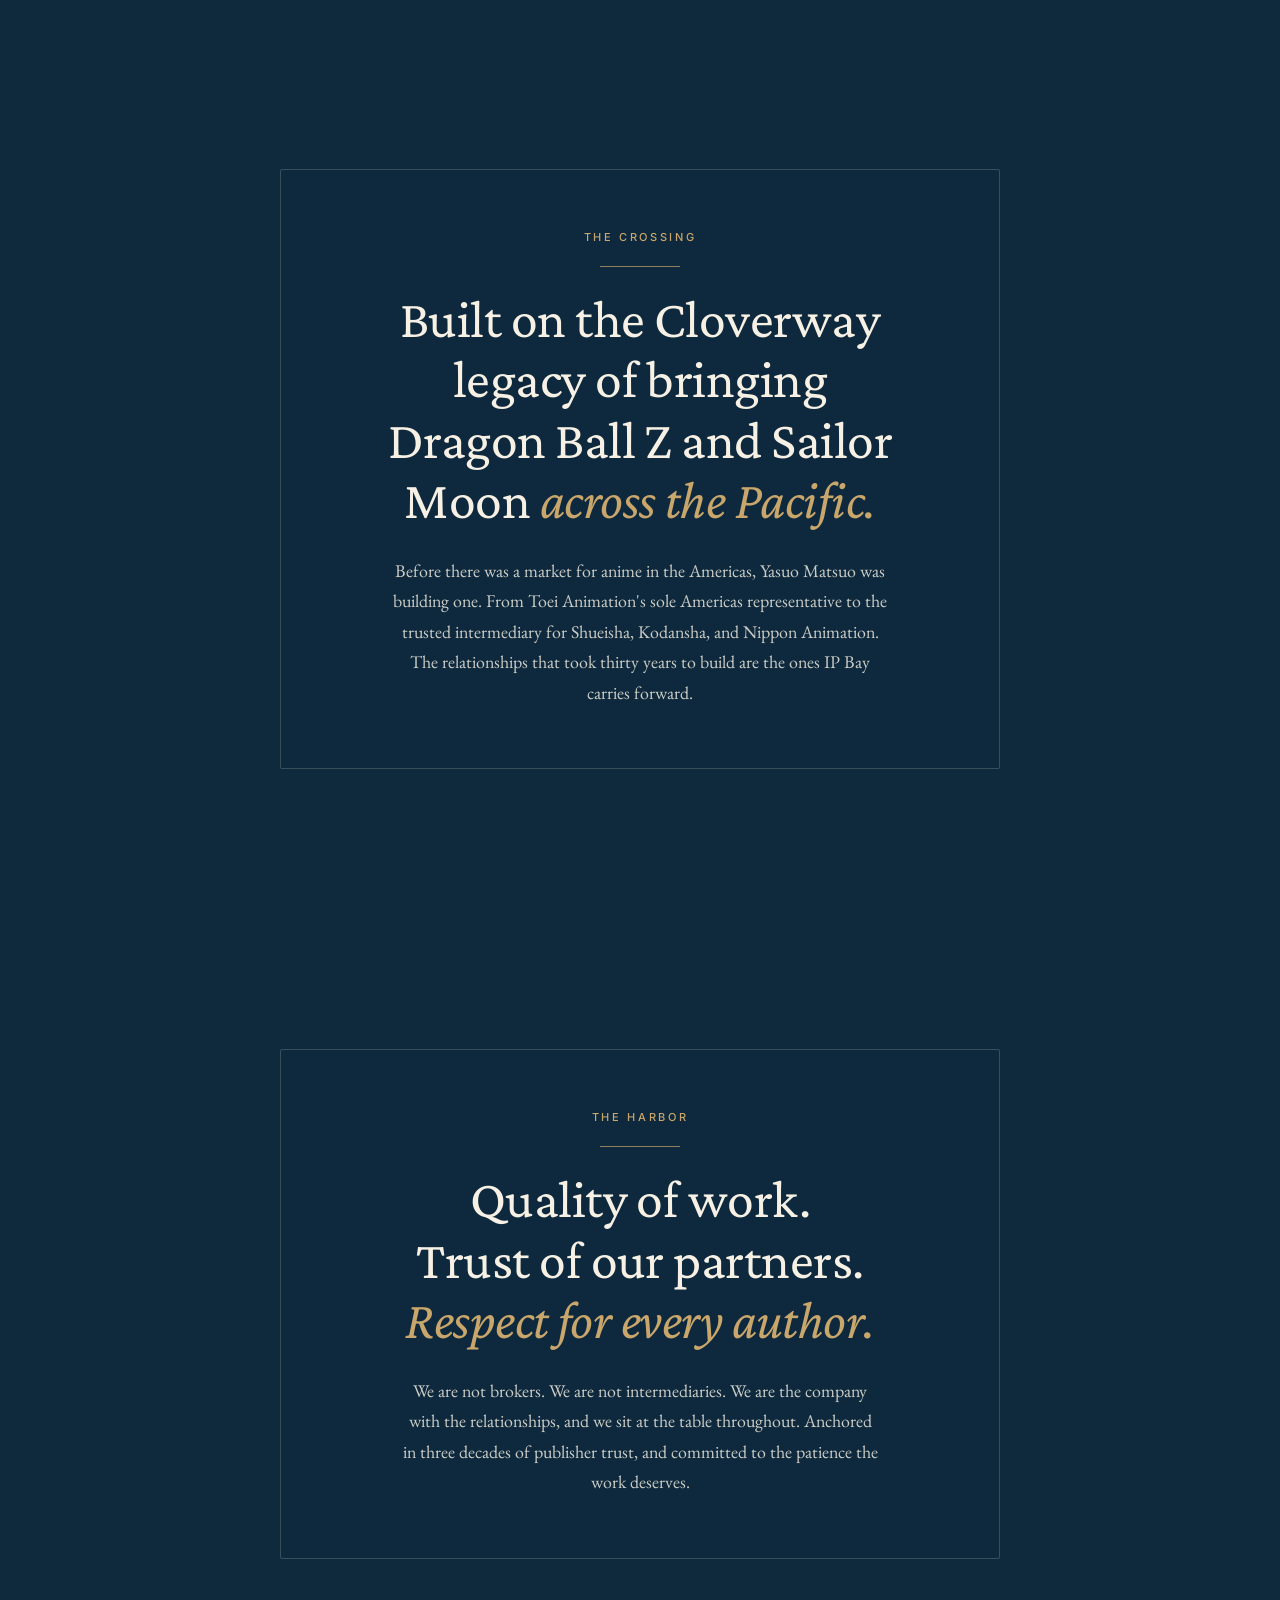
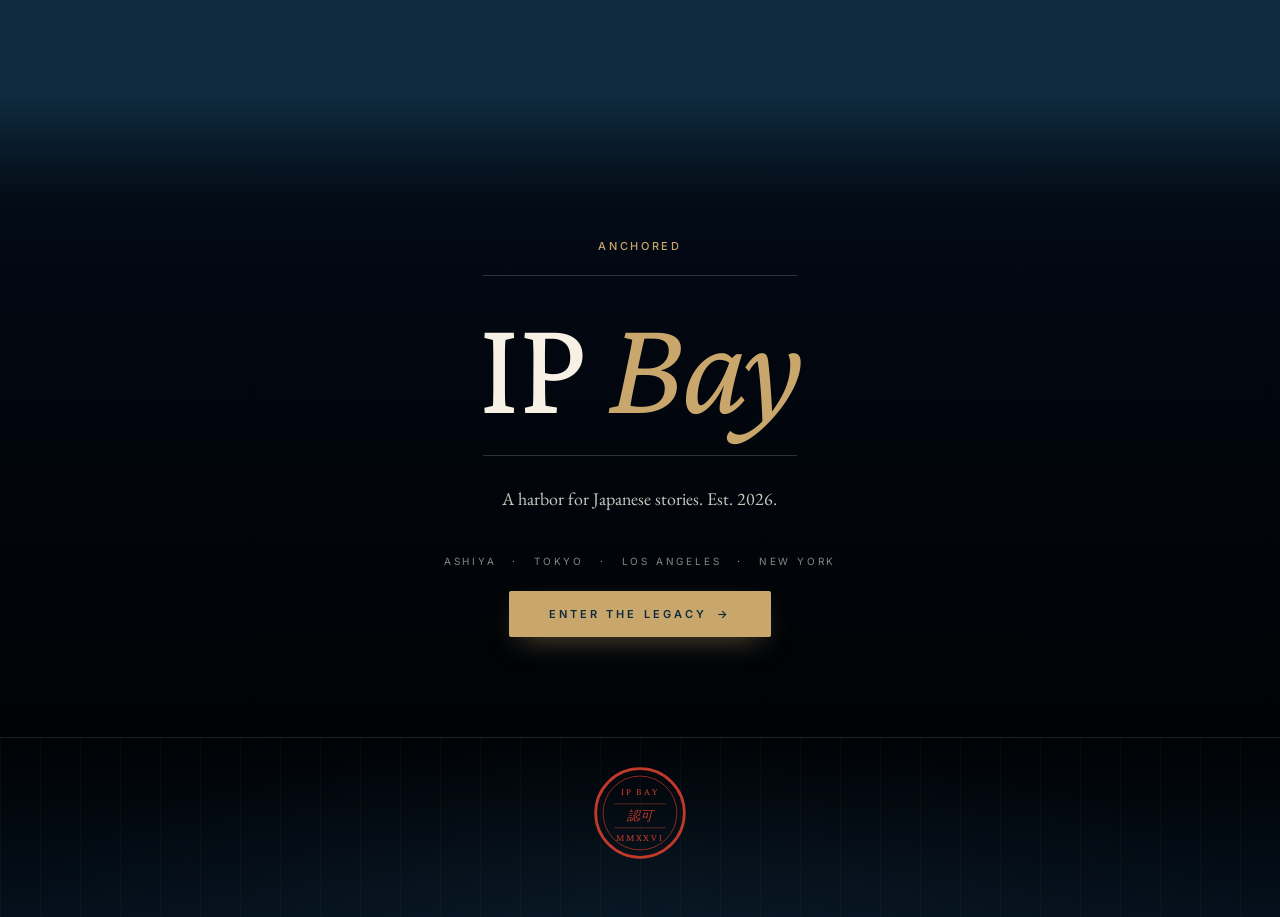
==== commit d4513ce1: "Add files via upload" ====
--- a/index.html
+++ b/index.html
@@ -736,7 +736,7 @@
       <div style="margin-top: 24px; display: flex; justify-content: center;">
         <a href="legacy.html" class="landing-legacy-cta">Enter the Legacy <span style="margin-left:10px;color:inherit;">→</span></a>
       </div>
-      <div style="margin-top: 28px; display: flex; justify-content: center;">
+      <div style="margin-top: 128px; display: flex; justify-content: center;">
         <svg width="96" height="96" viewBox="0 0 104 104" role="img" aria-label="IP Bay seal, authorized">
           <circle cx="52" cy="52" r="48" fill="none" stroke="#C0392B" stroke-width="3"/>
           <circle cx="52" cy="52" r="40" fill="none" stroke="#C0392B" stroke-width="0.75"/>
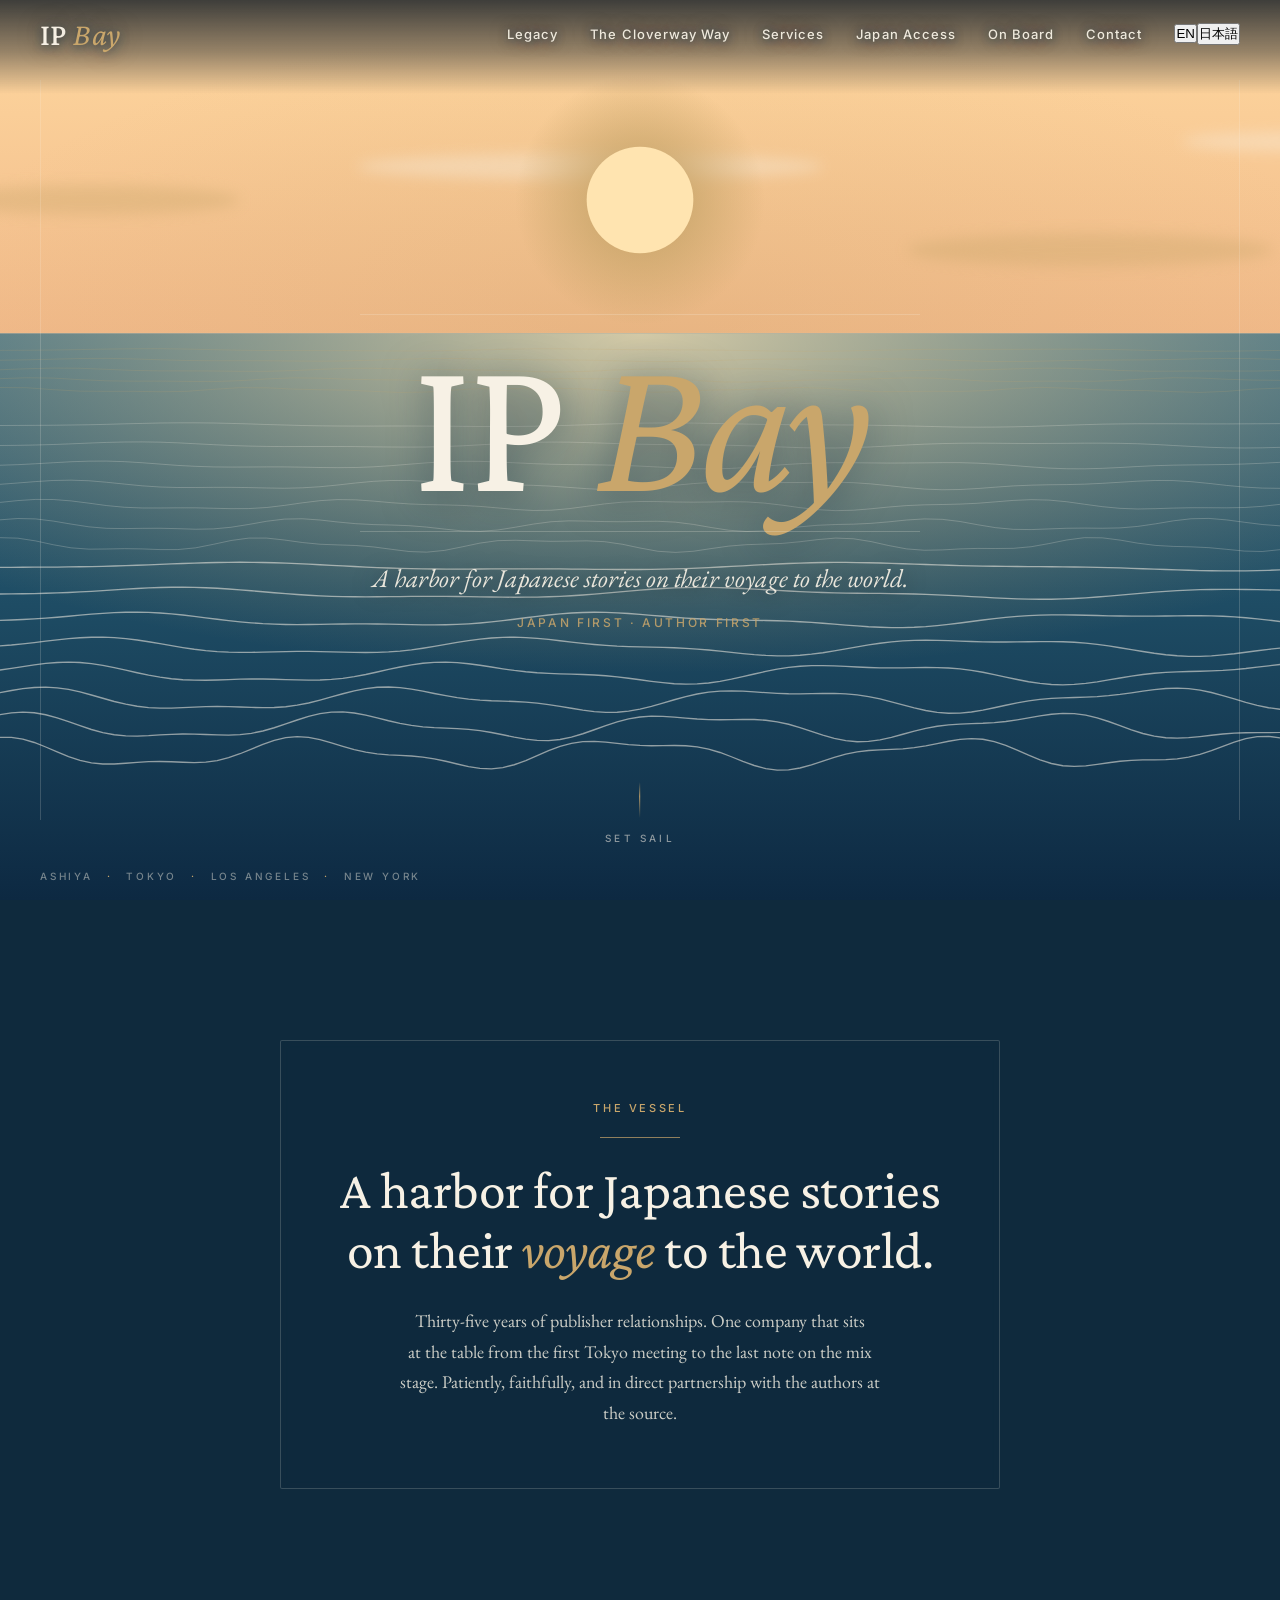
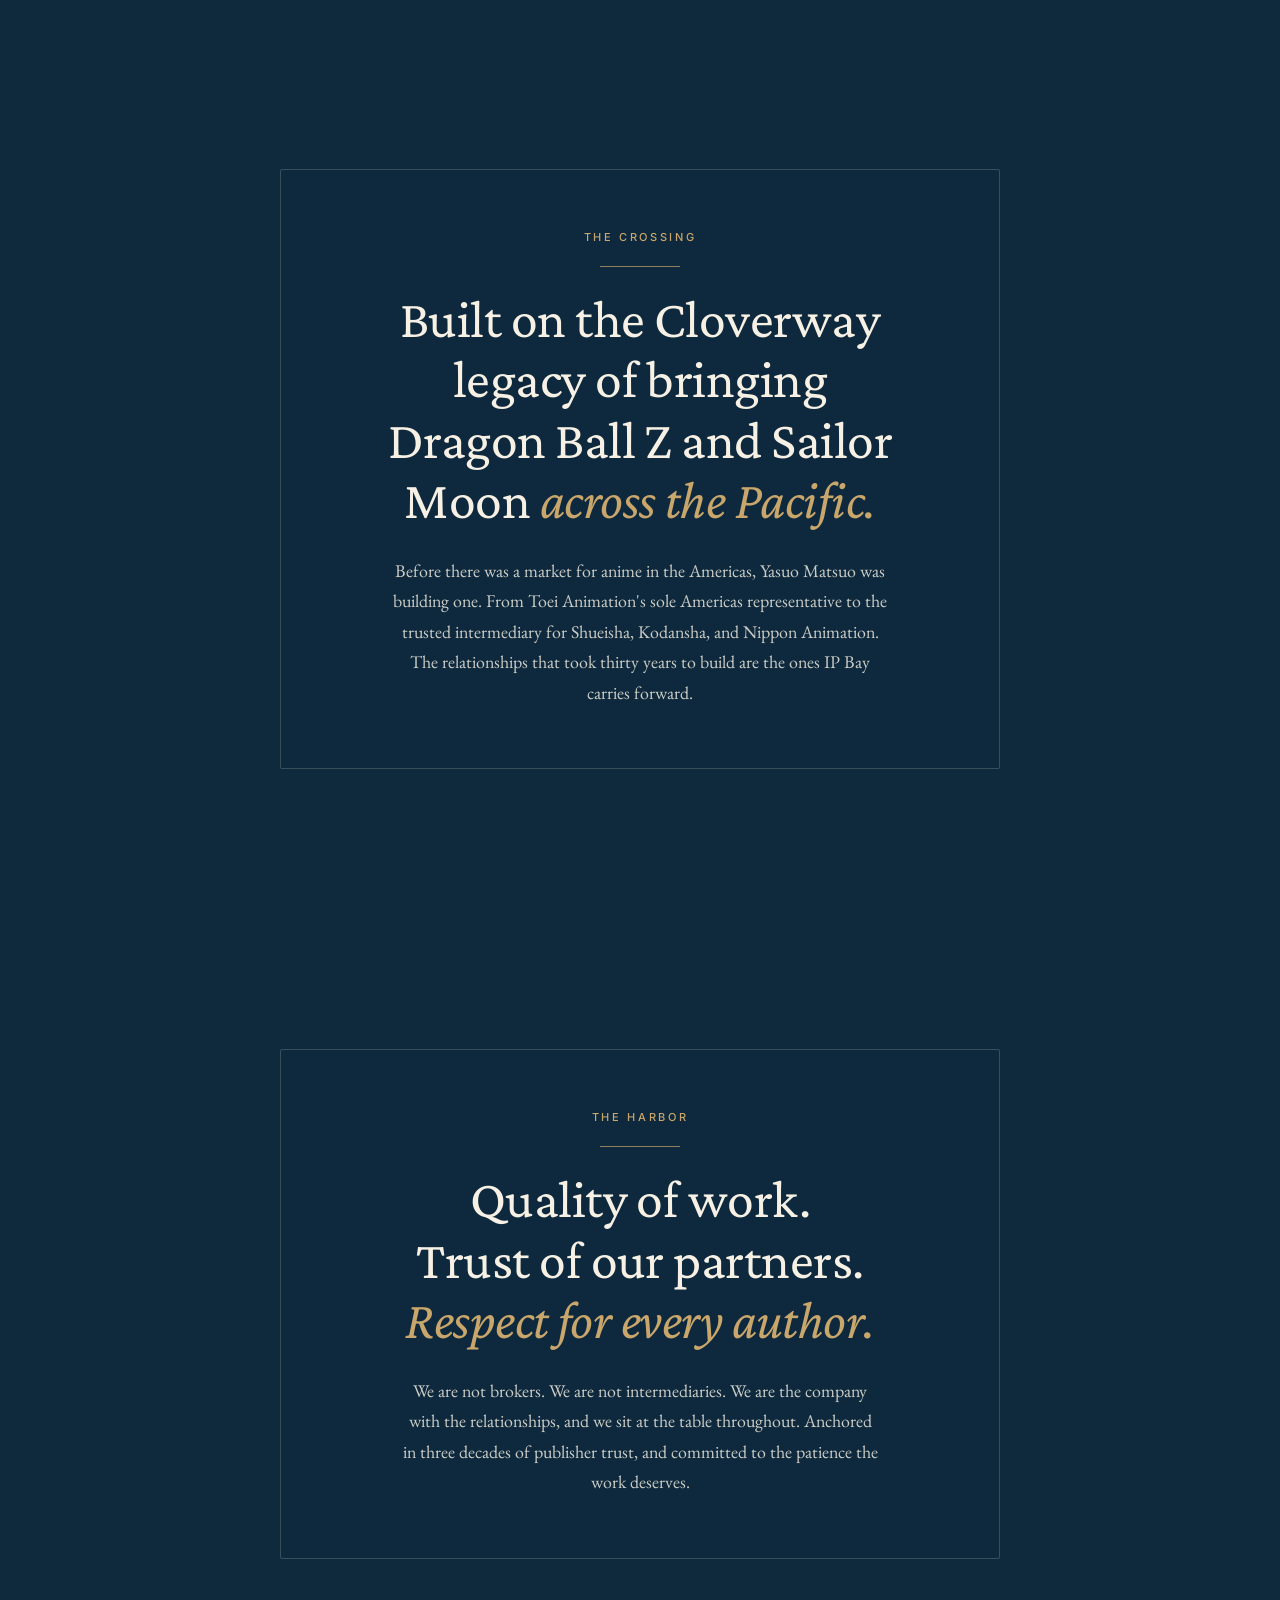
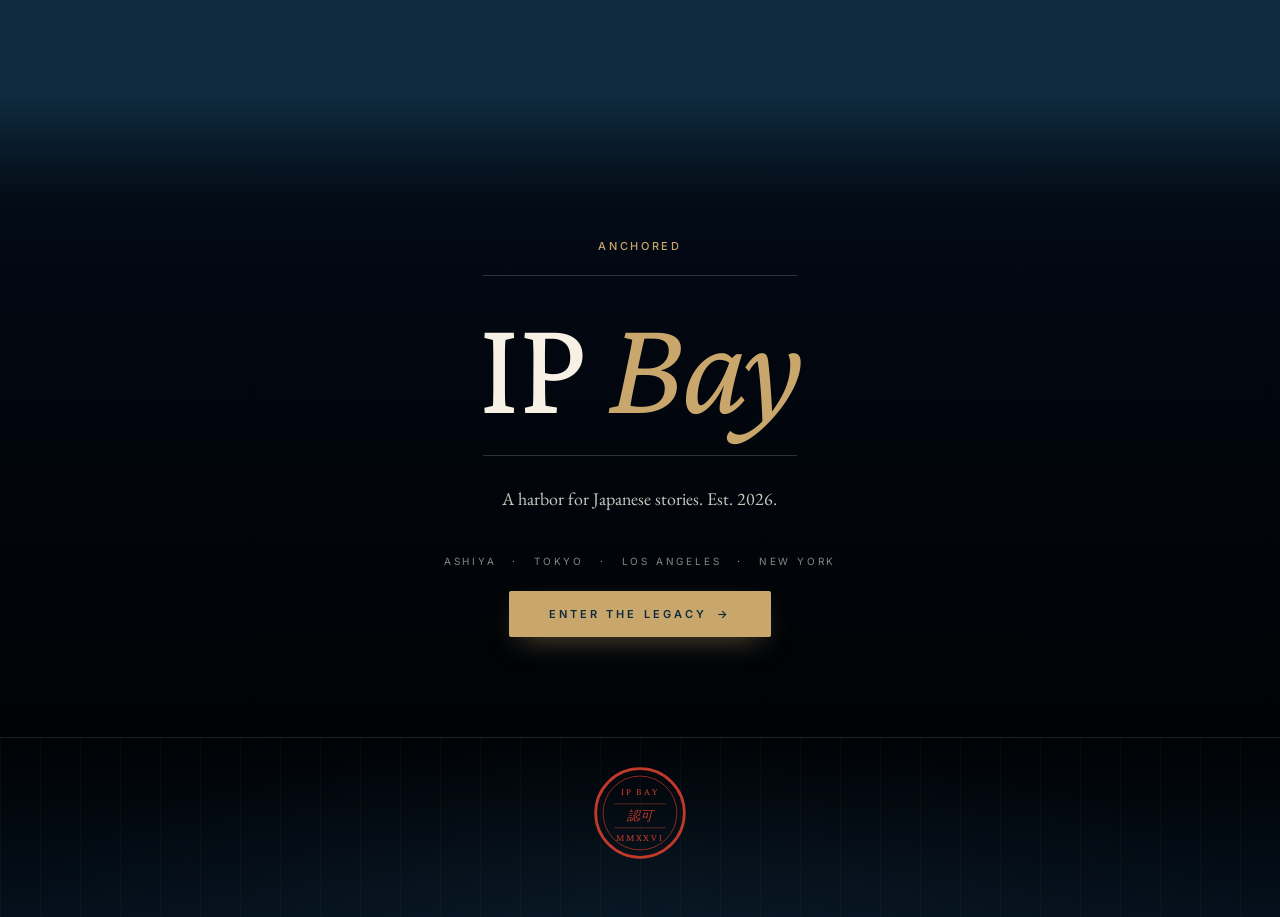
==== commit d3c4f28c: "Add files via upload" ====
--- a/index.html
+++ b/index.html
@@ -538,6 +538,7 @@
     .cities-bottom .dot { margin: 0 3px; }
   }
 </style>
+<script src="i18n.js" defer></script>
 </head>
 <body>
 
@@ -691,9 +692,9 @@
     <div class="title-card-rule"></div>
     <h1 class="title-card-mark">IP <em>Bay</em></h1>
     <div class="title-card-rule"></div>
-    <p class="title-card-tagline">A harbor for Japanese stories on their voyage to the world.</p>
-    <p class="title-card-sub">Japan first · Author first</p>
-    <div class="title-card-scrollcue">Set Sail</div>
+    <p class="title-card-tagline" data-i18n="home.tagline">A harbor for Japanese stories on their voyage to the world.</p>
+    <p class="title-card-sub" data-i18n="home.sub">Japan first · Author first</p>
+    <div class="title-card-scrollcue" data-i18n="home.scrollcue">Set Sail</div>
   </header>
 
   <section class="chapter" id="legacy">
@@ -729,12 +730,12 @@
       <div class="rule"></div>
       <h1 class="wordmark">IP <em>Bay</em></h1>
       <div class="rule"></div>
-      <p class="lede" style="margin-top:28px;">A harbor for Japanese stories. Est. 2026.</p>
+      <p class="lede" data-i18n="home.seabedLede" style="margin-top:28px;">A harbor for Japanese stories. Est. 2026.</p>
       <div class="cities-row">
         Ashiya <span class="dot">·</span> Tokyo <span class="dot">·</span> Los Angeles <span class="dot">·</span> New York
       </div>
       <div style="margin-top: 24px; display: flex; justify-content: center;">
-        <a href="legacy.html" class="landing-legacy-cta">Enter the Legacy <span style="margin-left:10px;color:inherit;">→</span></a>
+        <a href="legacy.html" class="landing-legacy-cta"><span data-i18n="home.enterLegacy">Enter the Legacy</span> <span style="margin-left:10px;color:inherit;">→</span></a>
       </div>
       <div style="margin-top: 128px; display: flex; justify-content: center;">
         <svg width="96" height="96" viewBox="0 0 104 104" role="img" aria-label="IP Bay seal, authorized">
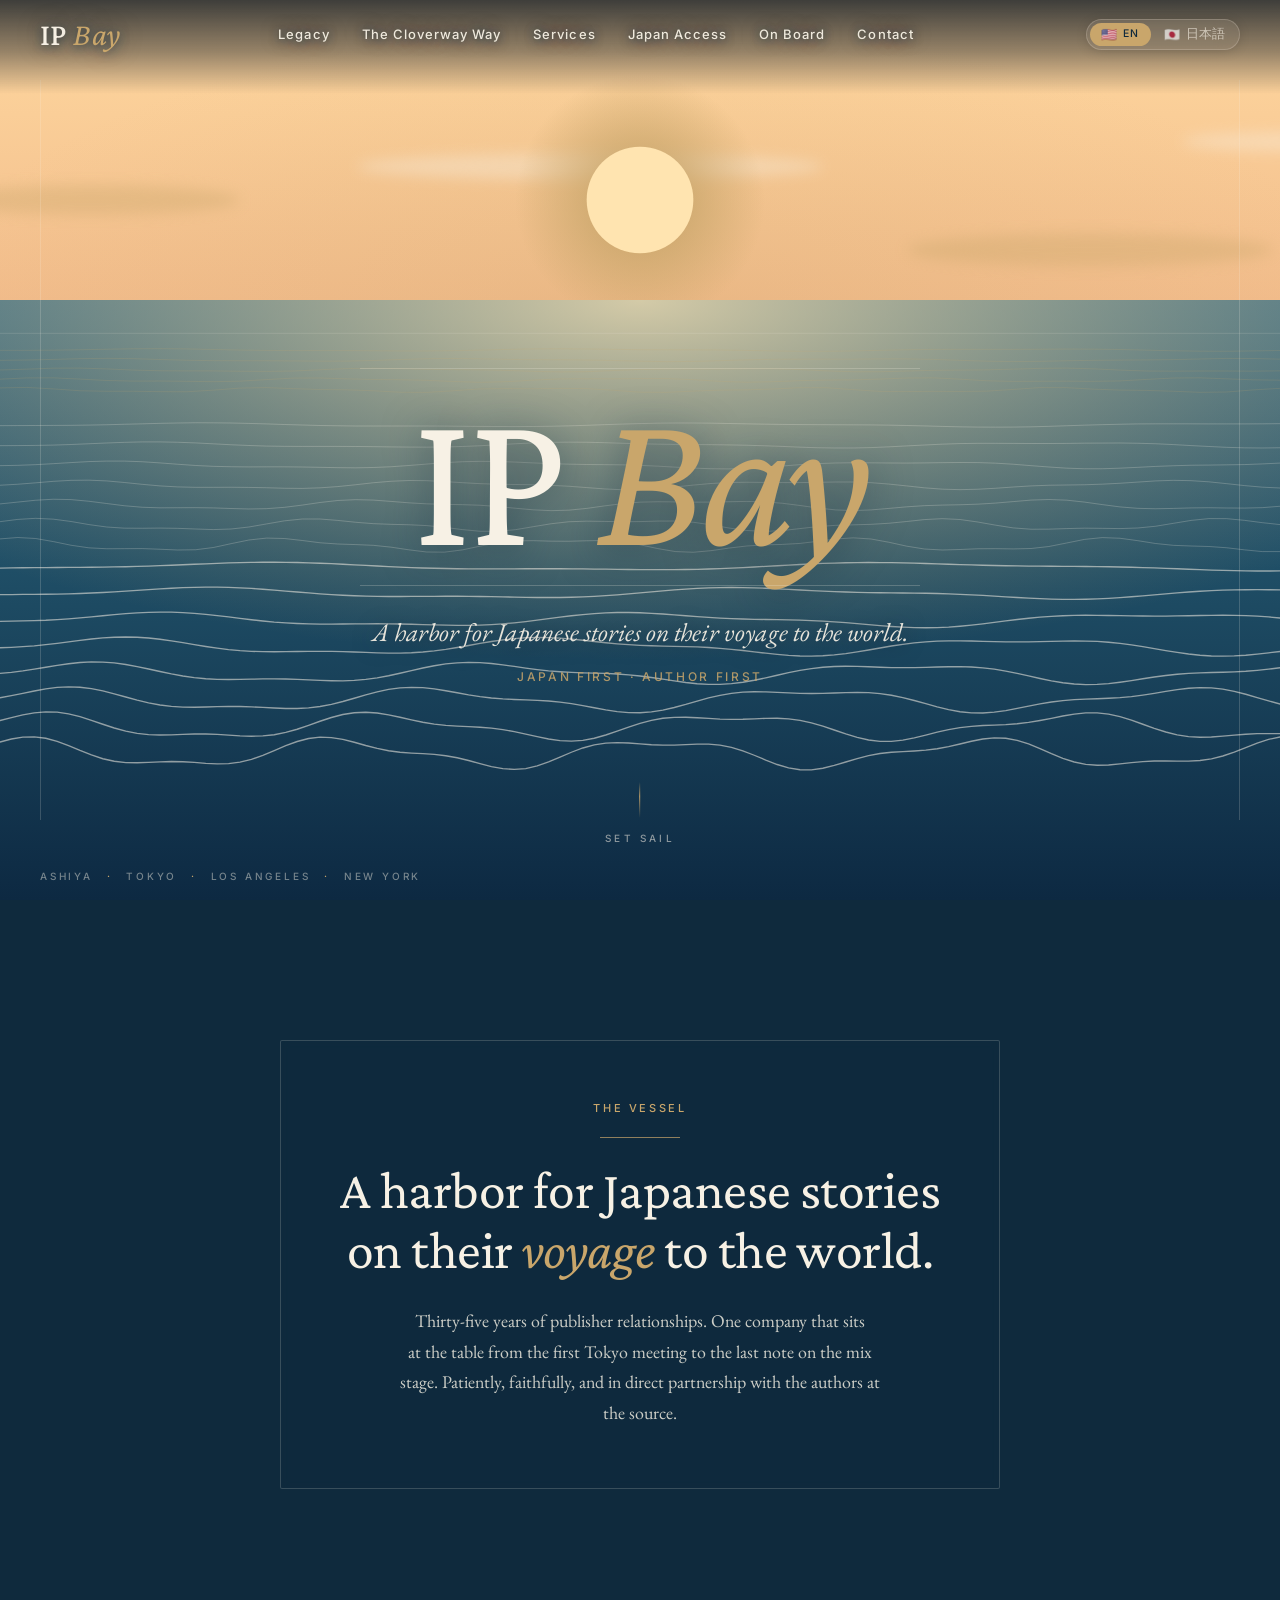
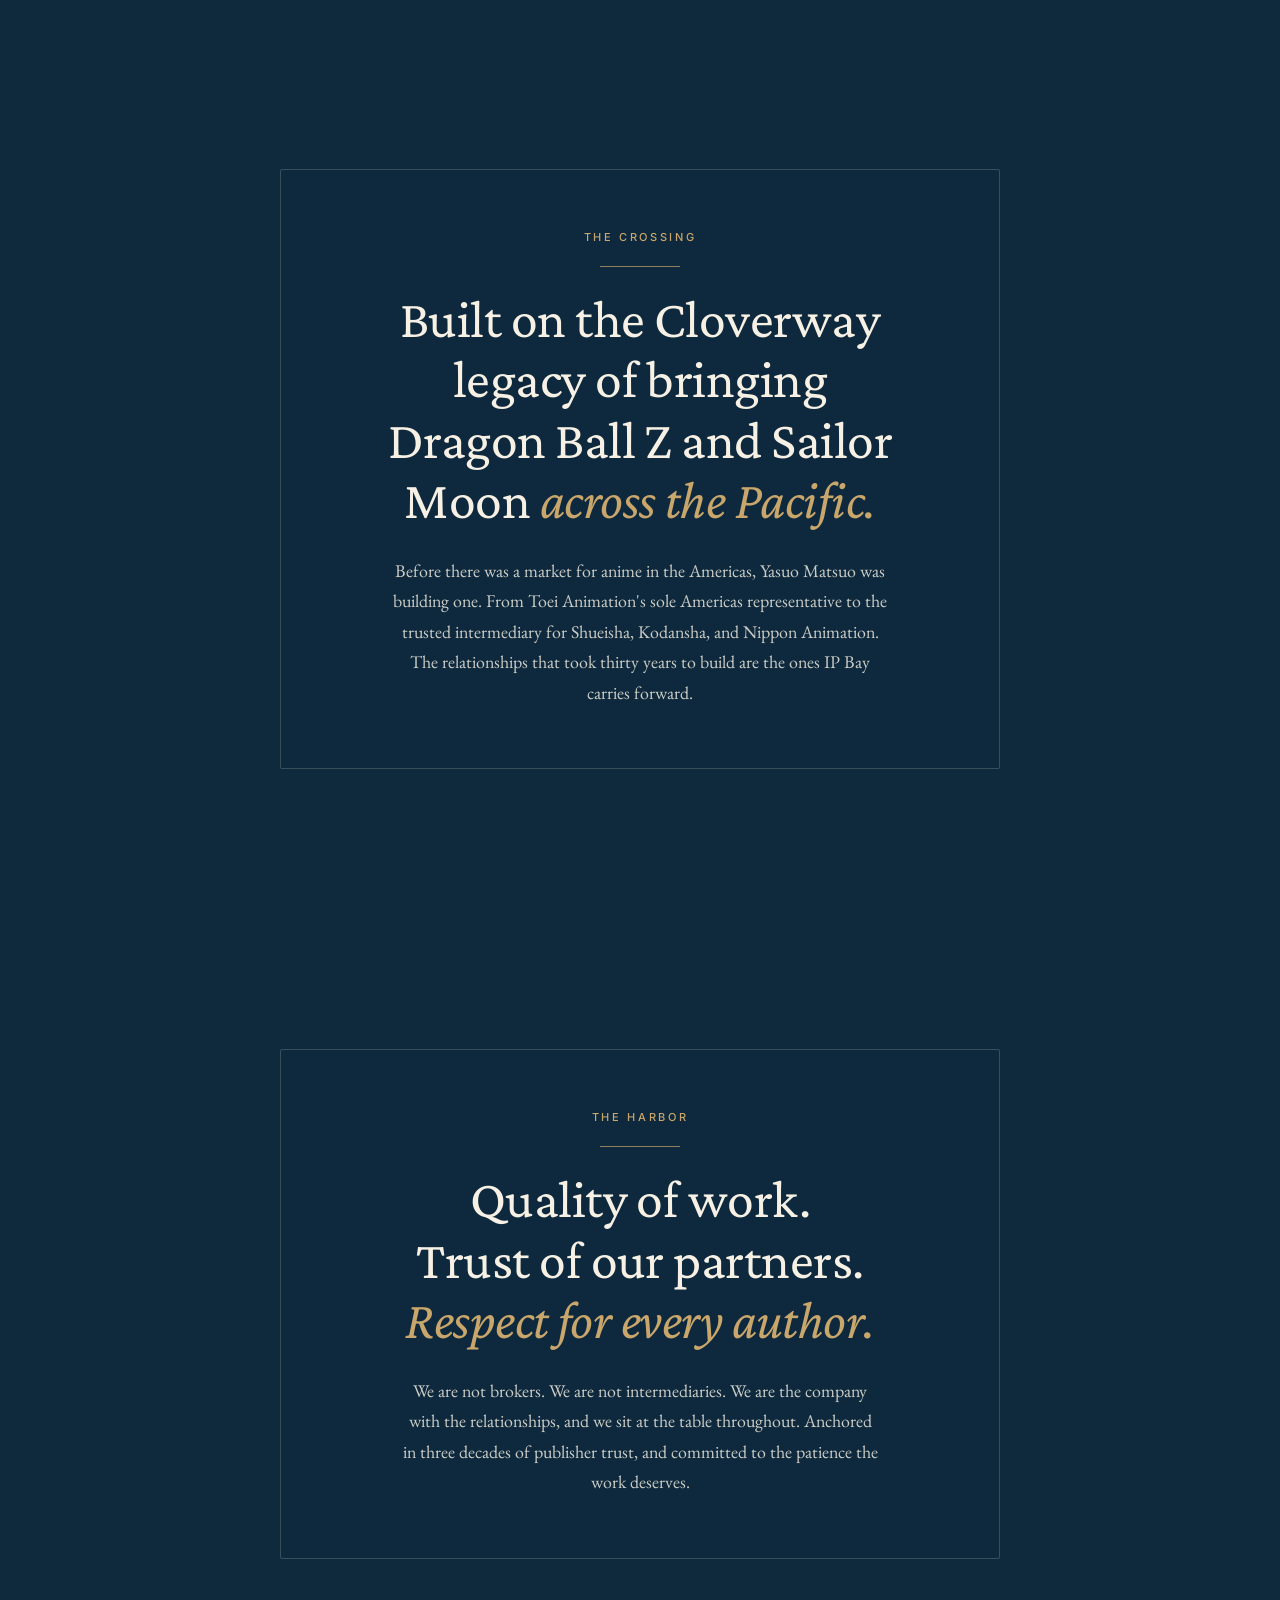
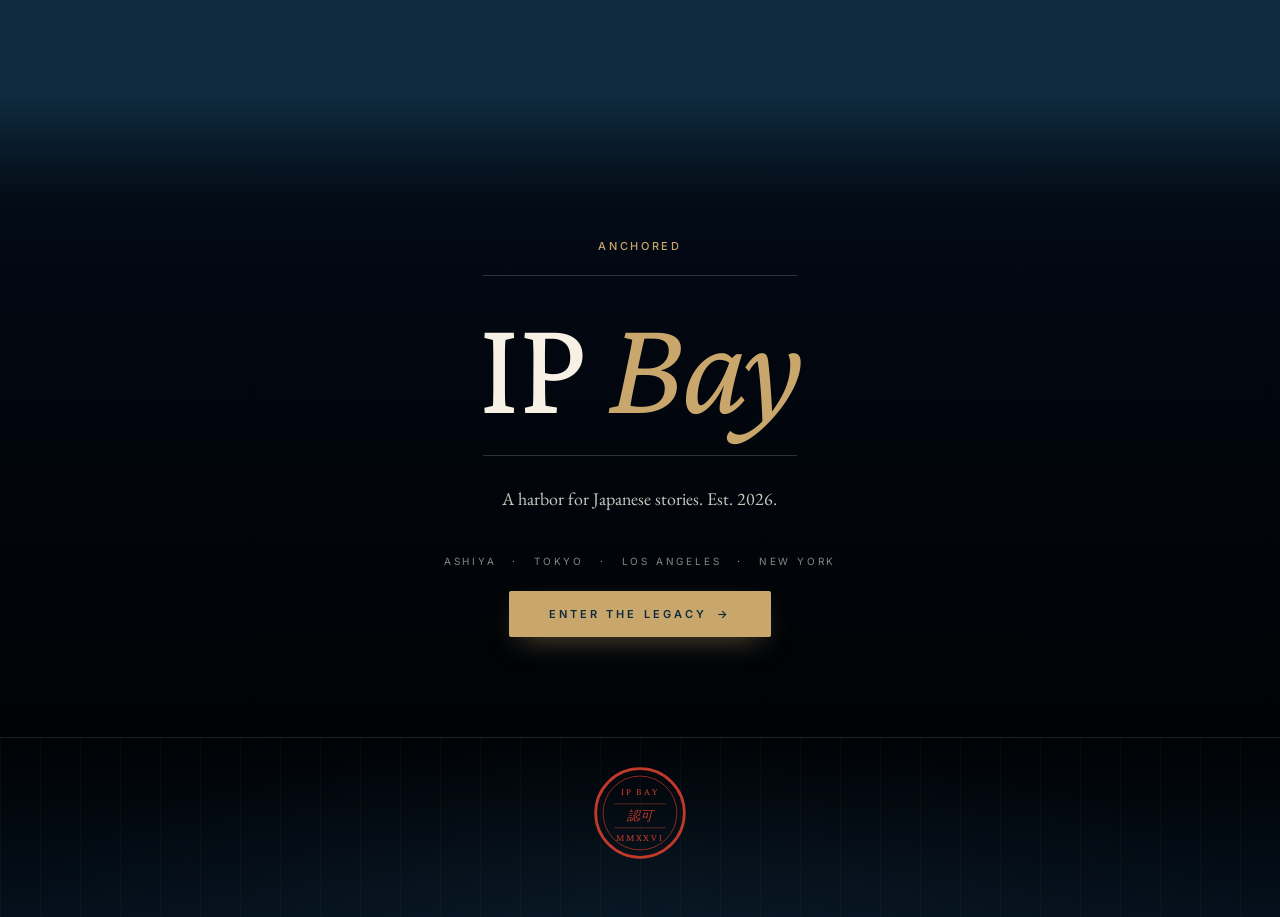
==== commit 1f9fc1bb: "Add files via upload" ====
--- a/index.html
+++ b/index.html
@@ -73,7 +73,7 @@
     align-items: center;
     justify-content: flex-end;
     text-align: center;
-    padding: 100px 32px 30vh;
+    padding: 100px 32px 24vh;
     pointer-events: none;
     z-index: 3;
   }
@@ -569,7 +569,7 @@
           <stop offset="1" stop-color="#C9A66B" stop-opacity="0"/>
         </radialGradient>
         <filter id="foamBlur"><feGaussianBlur stdDeviation="1.4"/></filter>
-        <clipPath id="seaClip"><rect x="0" y="400" width="1920" height="680"/></clipPath>
+        <clipPath id="seaClip"><rect x="0" y="360" width="1920" height="720"/></clipPath>
         <radialGradient id="sunGrad" cx="0.5" cy="0.5" r="0.5">
           <stop offset="0" stop-color="#F7F1E5" stop-opacity="0.95"/>
           <stop offset="0.4" stop-color="#C9A66B" stop-opacity="0.75"/>
@@ -582,8 +582,8 @@
       </defs>
       <circle cx="960" cy="240" r="150" fill="url(#sunGrad)"/>
       <circle cx="960" cy="240" r="64" fill="#FFE4B0" opacity="0.95"/>
-      <rect x="0" y="400" width="1920" height="680" fill="url(#seaGrad)"/>
-      <rect x="0" y="400" width="1920" height="680" fill="url(#sunTrail)"/>
+      <rect x="0" y="360" width="1920" height="720" fill="url(#seaGrad)"/>
+      <rect x="0" y="360" width="1920" height="720" fill="url(#sunTrail)"/>
       <line x1="80" y1="400" x2="1840" y2="400" stroke="rgba(247,241,229,0.16)" stroke-width="1"/>
       <g clip-path="url(#seaClip)">
         <g id="wavesFar" opacity="0.5" stroke="rgba(201,166,107,0.4)" stroke-width="1" fill="none"></g>
@@ -797,7 +797,7 @@
 const boatG = document.getElementById('boat');
 const splashG = document.getElementById('splashes');
 
-const SVG_W = 1920, SVG_H = 1080, HORIZON = 400;
+const SVG_W = 1920, SVG_H = 1080, HORIZON = 360;
 // Boat starts off-screen left; sails to center as user scrolls past the title card
 const BOAT_REST_X = SVG_W/2;
 // Boat rests on the water (sea starts at y=560). y=620 = just below waterline so hull sits on the surface.
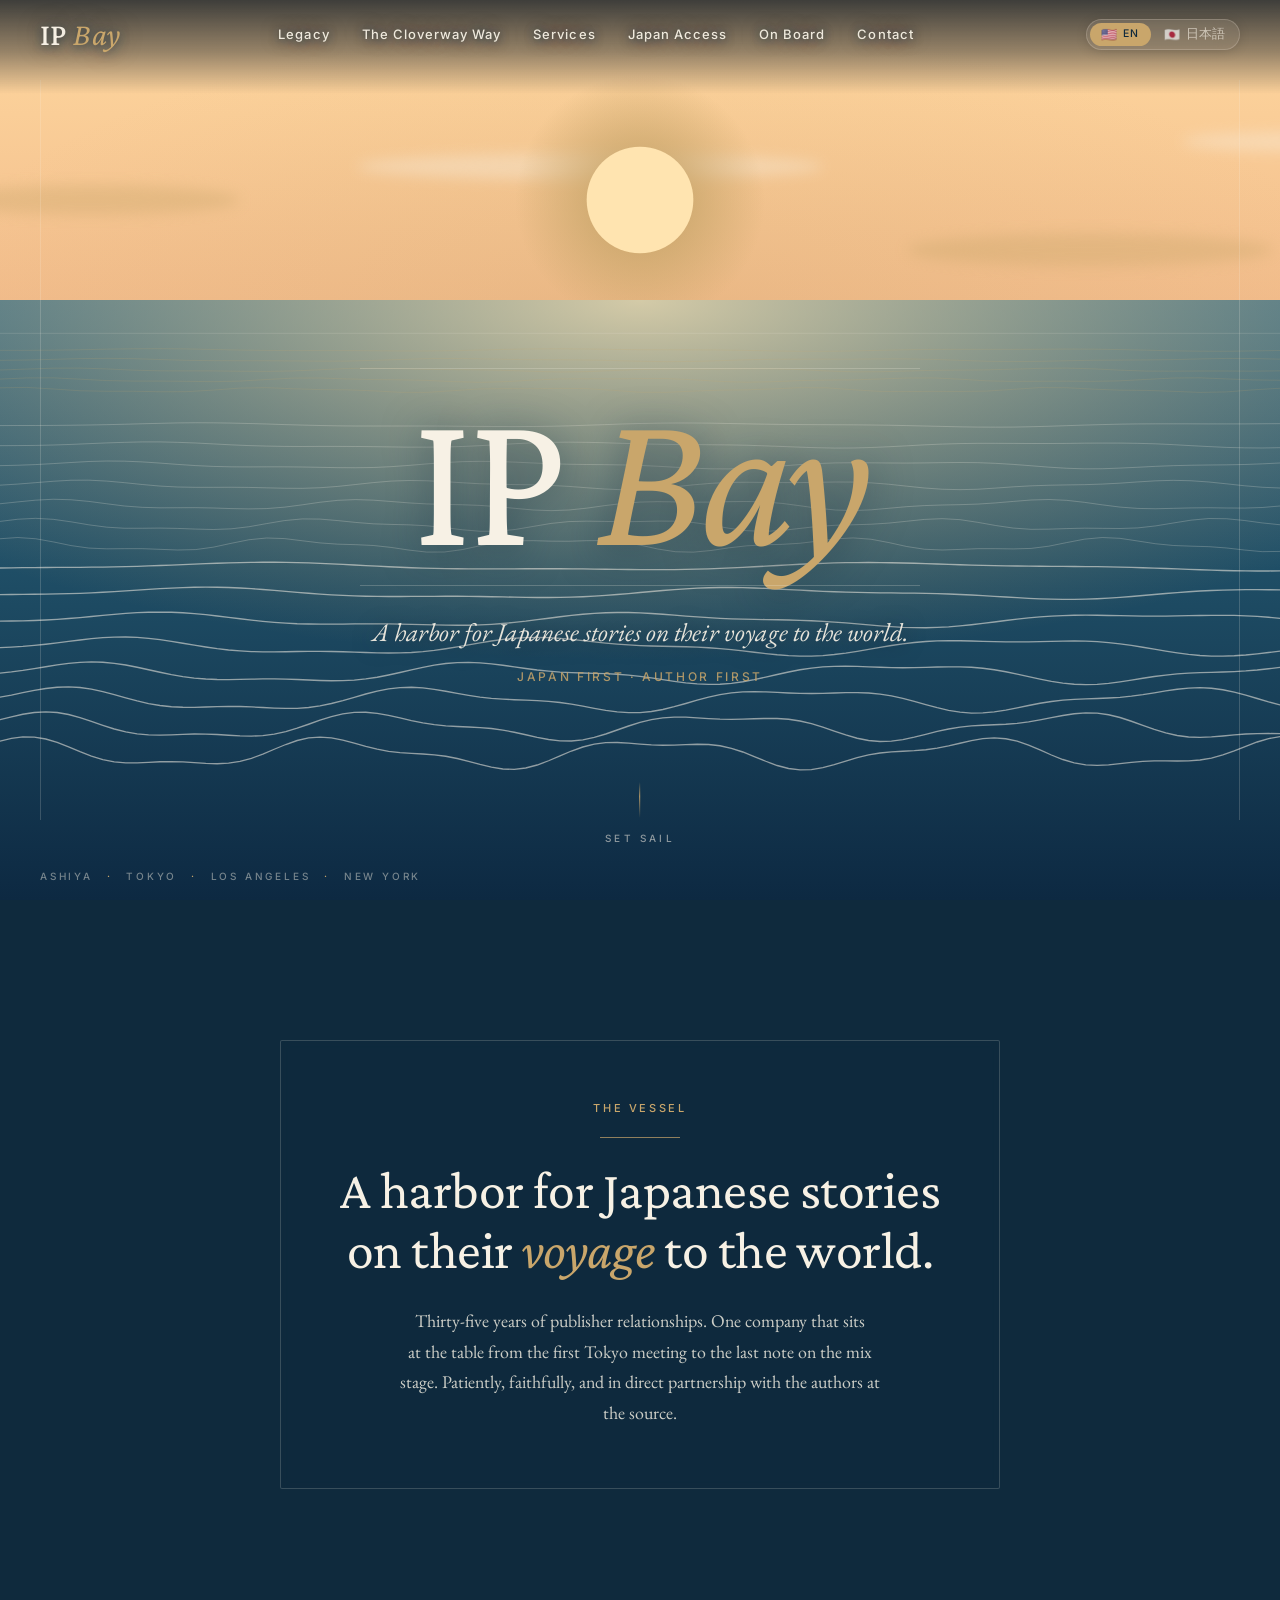
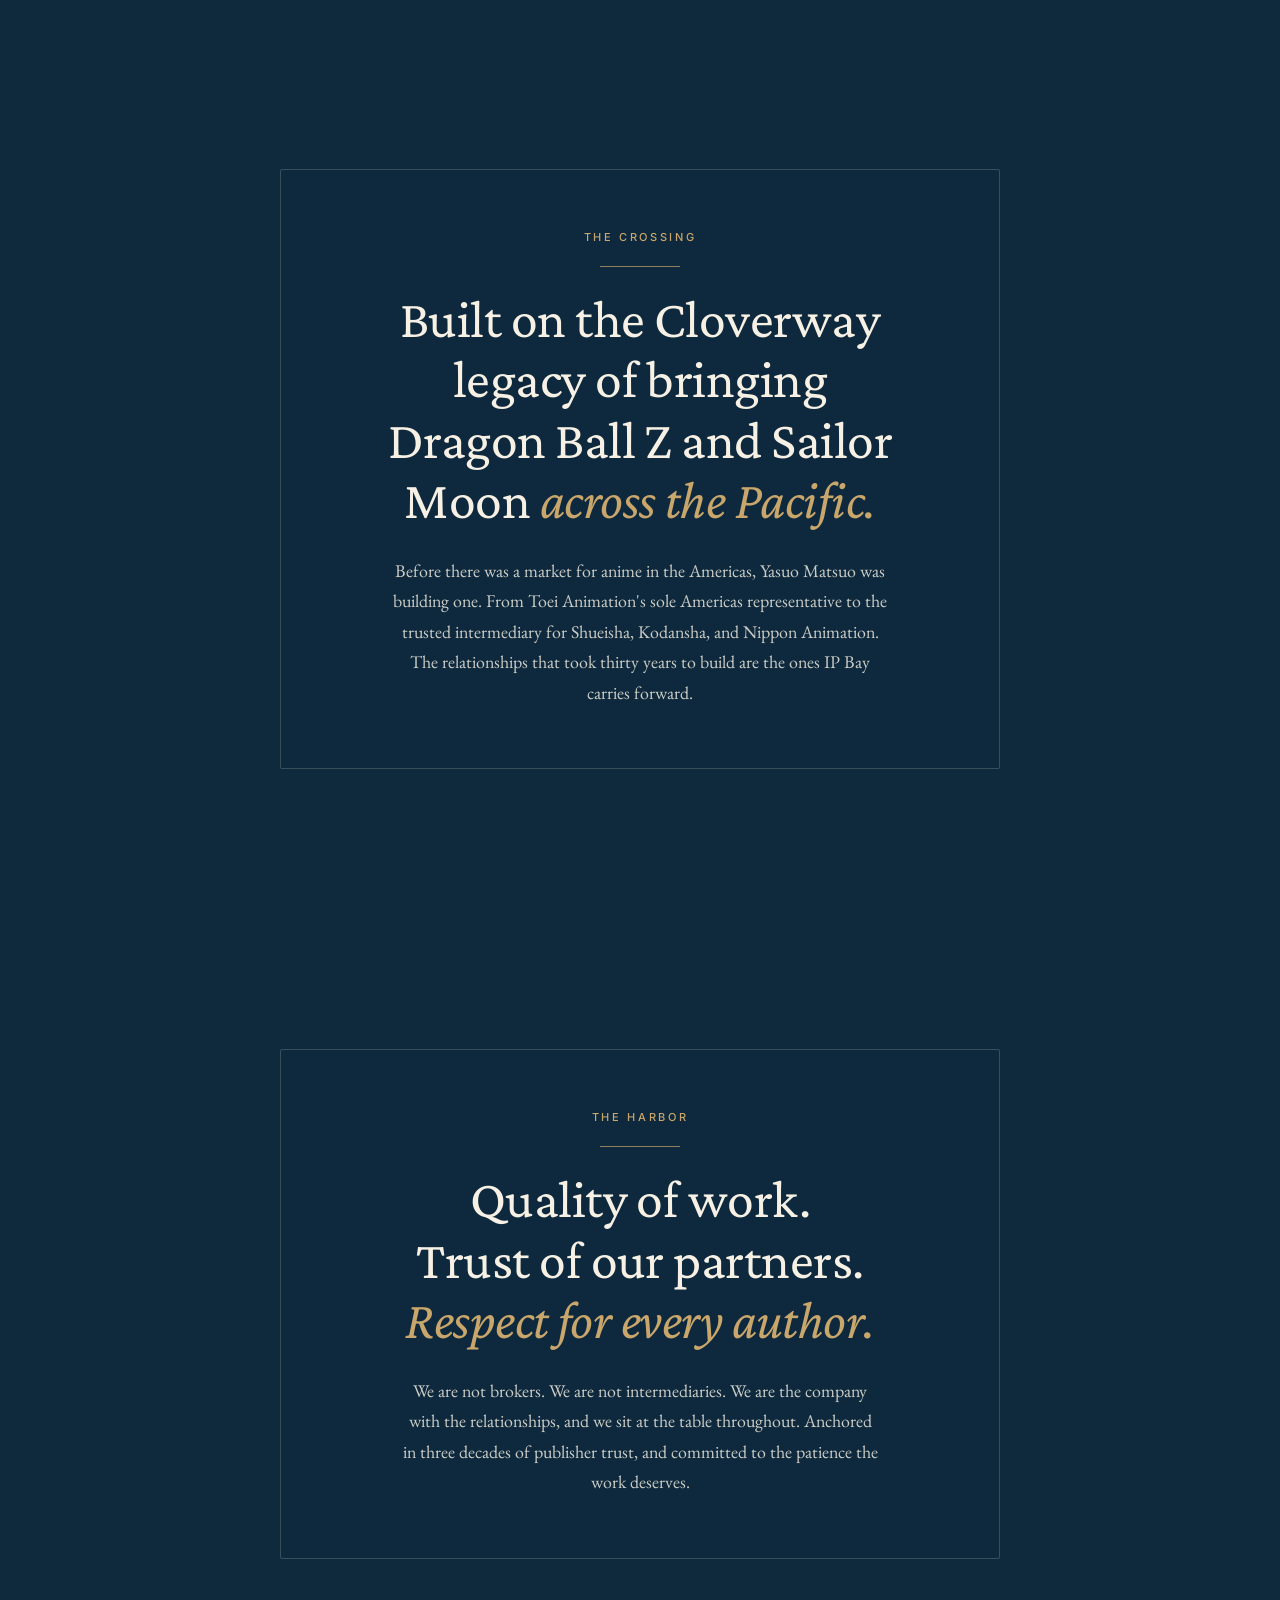
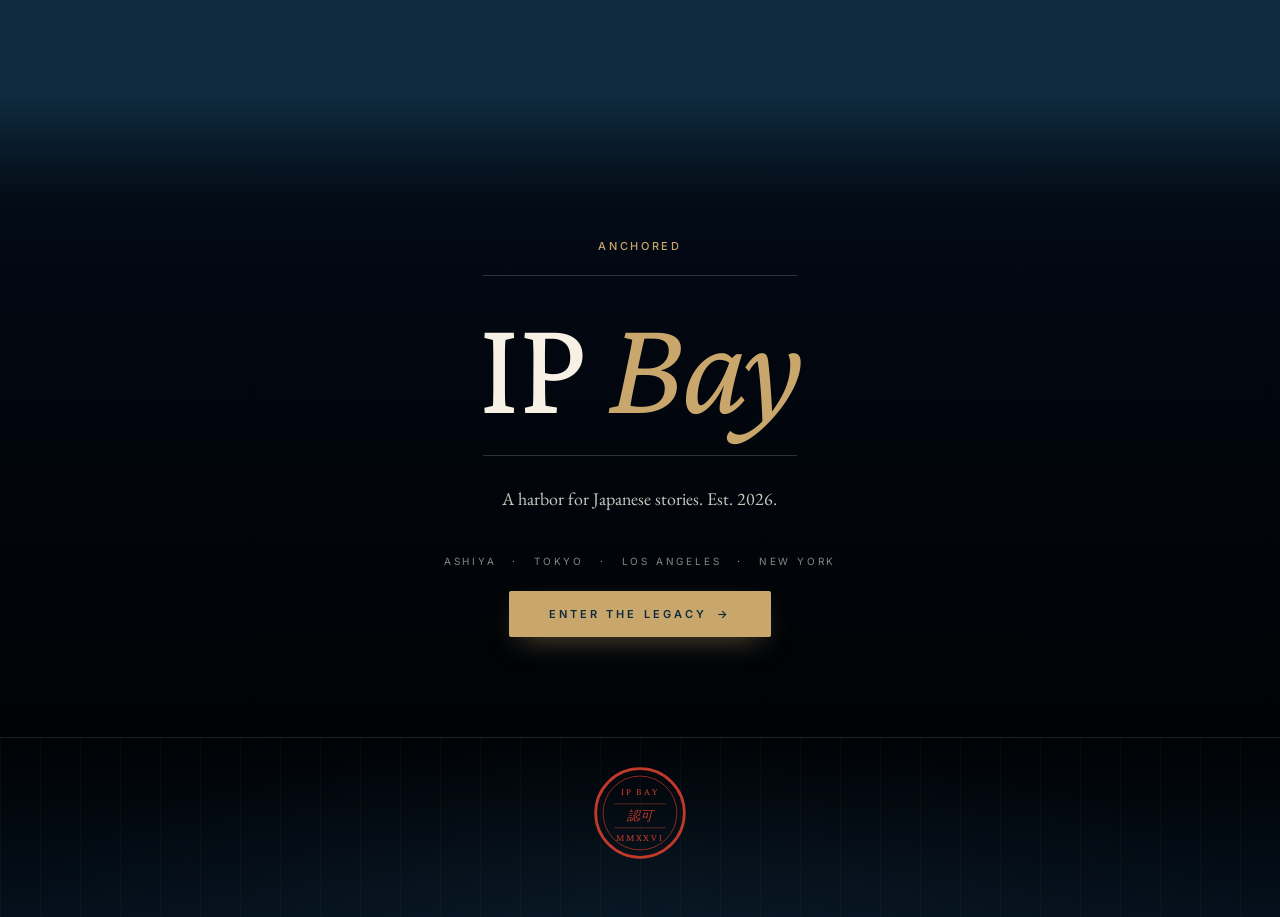
==== commit db8d5992: "Add files via upload" ====
--- a/index.html
+++ b/index.html
@@ -699,34 +699,34 @@
 
   <section class="chapter" id="legacy">
     <div class="inner plate">
-      <div class="eyebrow">The Vessel</div>
+      <div class="eyebrow" data-i18n="home.ch1.eyebrow">The Vessel</div>
       <div class="fig-rule"></div>
-      <h2 class="display">A harbor for Japanese stories on their <em>voyage</em> to the world.</h2>
-      <p class="lede">Thirty-five years of publisher relationships. One company that sits at the table from the first Tokyo meeting to the last note on the mix stage. Patiently, faithfully, and in direct partnership with the authors at the source.</p>
+      <h2 class="display" data-i18n-html="home.ch1.display">A harbor for Japanese stories on their <em>voyage</em> to the world.</h2>
+      <p class="lede" data-i18n="home.ch1.lede">Thirty-five years of publisher relationships. One company that sits at the table from the first Tokyo meeting to the last note on the mix stage. Patiently, faithfully, and in direct partnership with the authors at the source.</p>
     </div>
   </section>
 
   <section class="chapter" id="crossing">
     <div class="inner plate">
-      <div class="eyebrow">The Crossing</div>
+      <div class="eyebrow" data-i18n="home.ch2.eyebrow">The Crossing</div>
       <div class="fig-rule"></div>
-      <h2 class="display">Built on the Cloverway legacy of bringing Dragon Ball Z and Sailor Moon <em>across the Pacific.</em></h2>
-      <p class="lede">Before there was a market for anime in the Americas, Yasuo Matsuo was building one. From Toei Animation's sole Americas representative to the trusted intermediary for Shueisha, Kodansha, and Nippon Animation. The relationships that took thirty years to build are the ones IP Bay carries forward.</p>
+      <h2 class="display" data-i18n-html="home.ch2.display">Built on the Cloverway legacy of bringing Dragon Ball Z and Sailor Moon <em>across the Pacific.</em></h2>
+      <p class="lede" data-i18n="home.ch2.lede">Before there was a market for anime in the Americas, Yasuo Matsuo was building one. From Toei Animation's sole Americas representative to the trusted intermediary for Shueisha, Kodansha, and Nippon Animation. The relationships that took thirty years to build are the ones IP Bay carries forward.</p>
     </div>
   </section>
 
   <section class="chapter" id="harbor">
     <div class="inner plate">
-      <div class="eyebrow">The Harbor</div>
+      <div class="eyebrow" data-i18n="home.ch3.eyebrow">The Harbor</div>
       <div class="fig-rule"></div>
-      <h2 class="display">Quality of work. Trust of our partners. <em>Respect for every author.</em></h2>
-      <p class="lede">We are not brokers. We are not intermediaries. We are the company with the relationships, and we sit at the table throughout. Anchored in three decades of publisher trust, and committed to the patience the work deserves.</p>
+      <h2 class="display" data-i18n-html="home.ch3.display">Quality of work. Trust of our partners. <em>Respect for every author.</em></h2>
+      <p class="lede" data-i18n="home.ch3.lede">We are not brokers. We are not intermediaries. We are the company with the relationships, and we sit at the table throughout. Anchored in three decades of publisher trust, and committed to the patience the work deserves.</p>
     </div>
   </section>
 
   <section class="seabed" id="seabed">
     <div class="inner">
-      <div class="eyebrow" style="color:var(--accent-warm)">Anchored</div>
+      <div class="eyebrow" style="color:var(--accent-warm)" data-i18n="home.anchored">Anchored</div>
       <div class="rule"></div>
       <h1 class="wordmark">IP <em>Bay</em></h1>
       <div class="rule"></div>
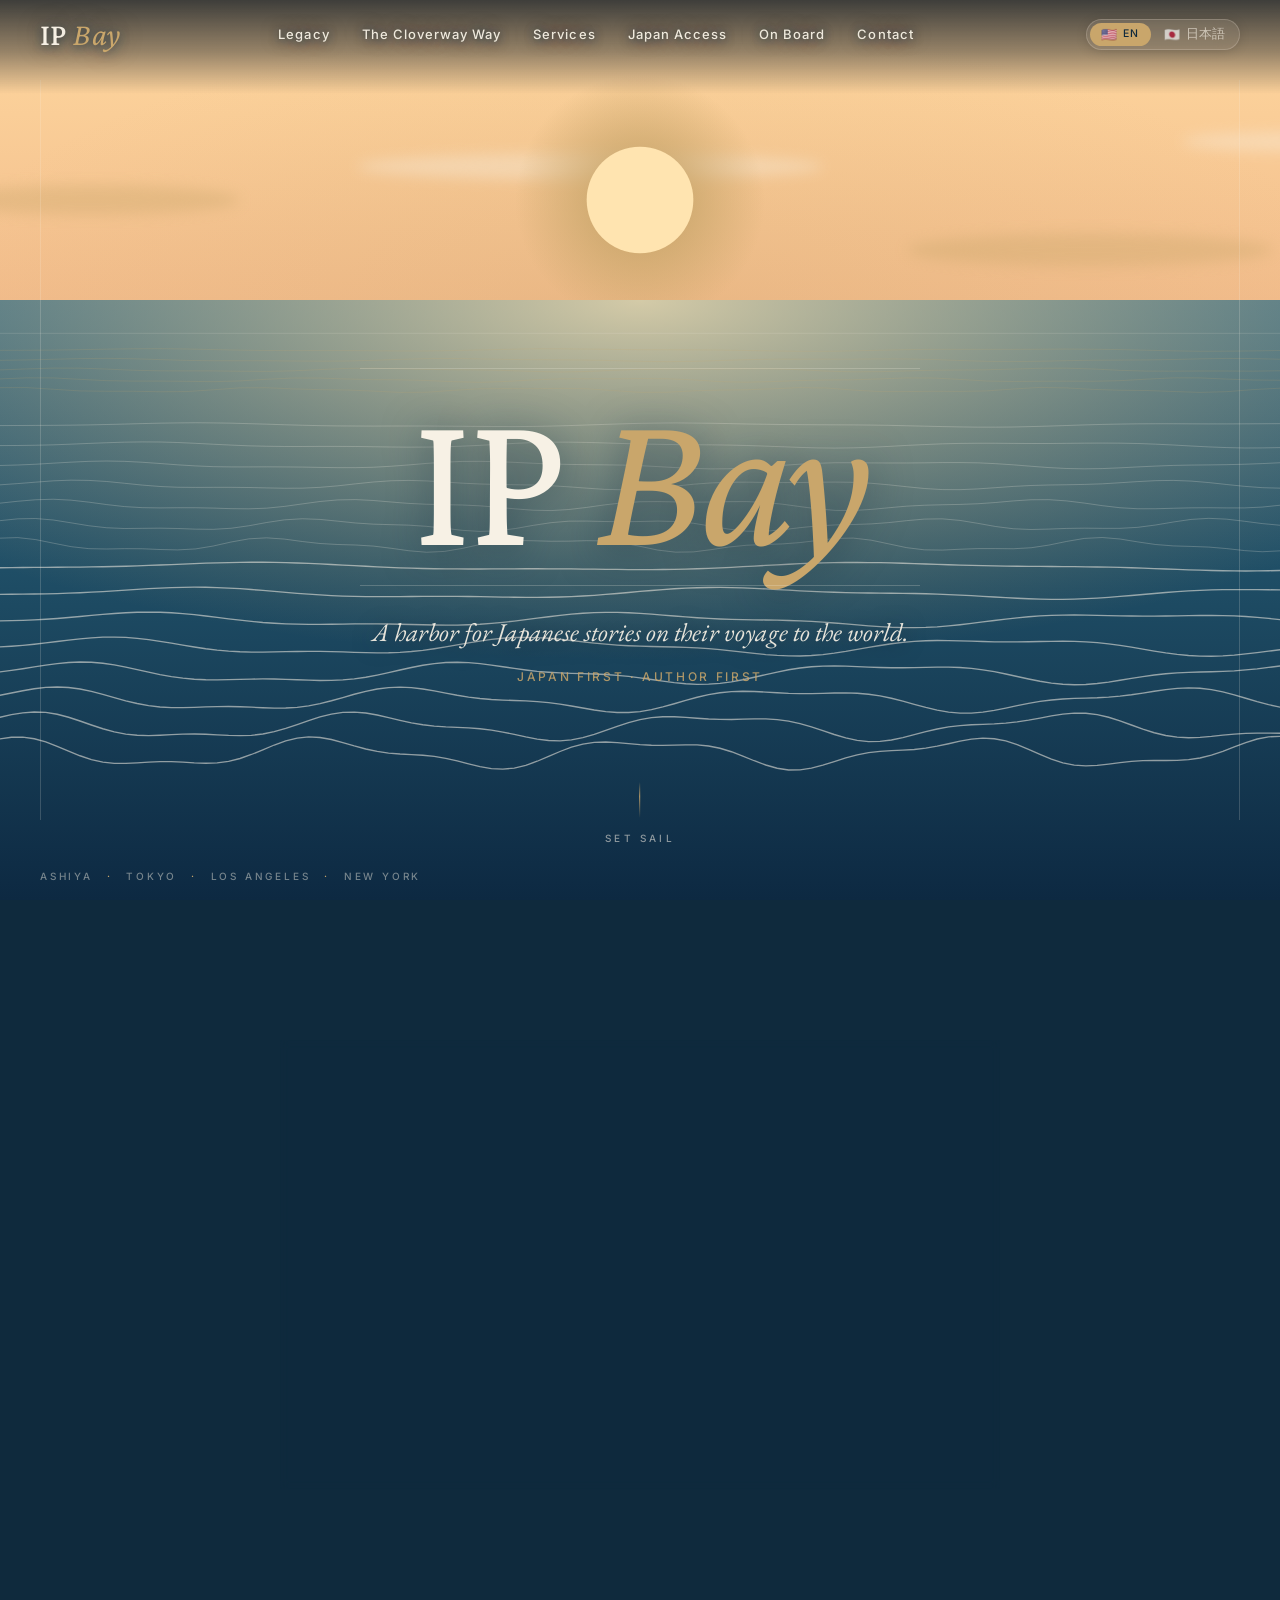
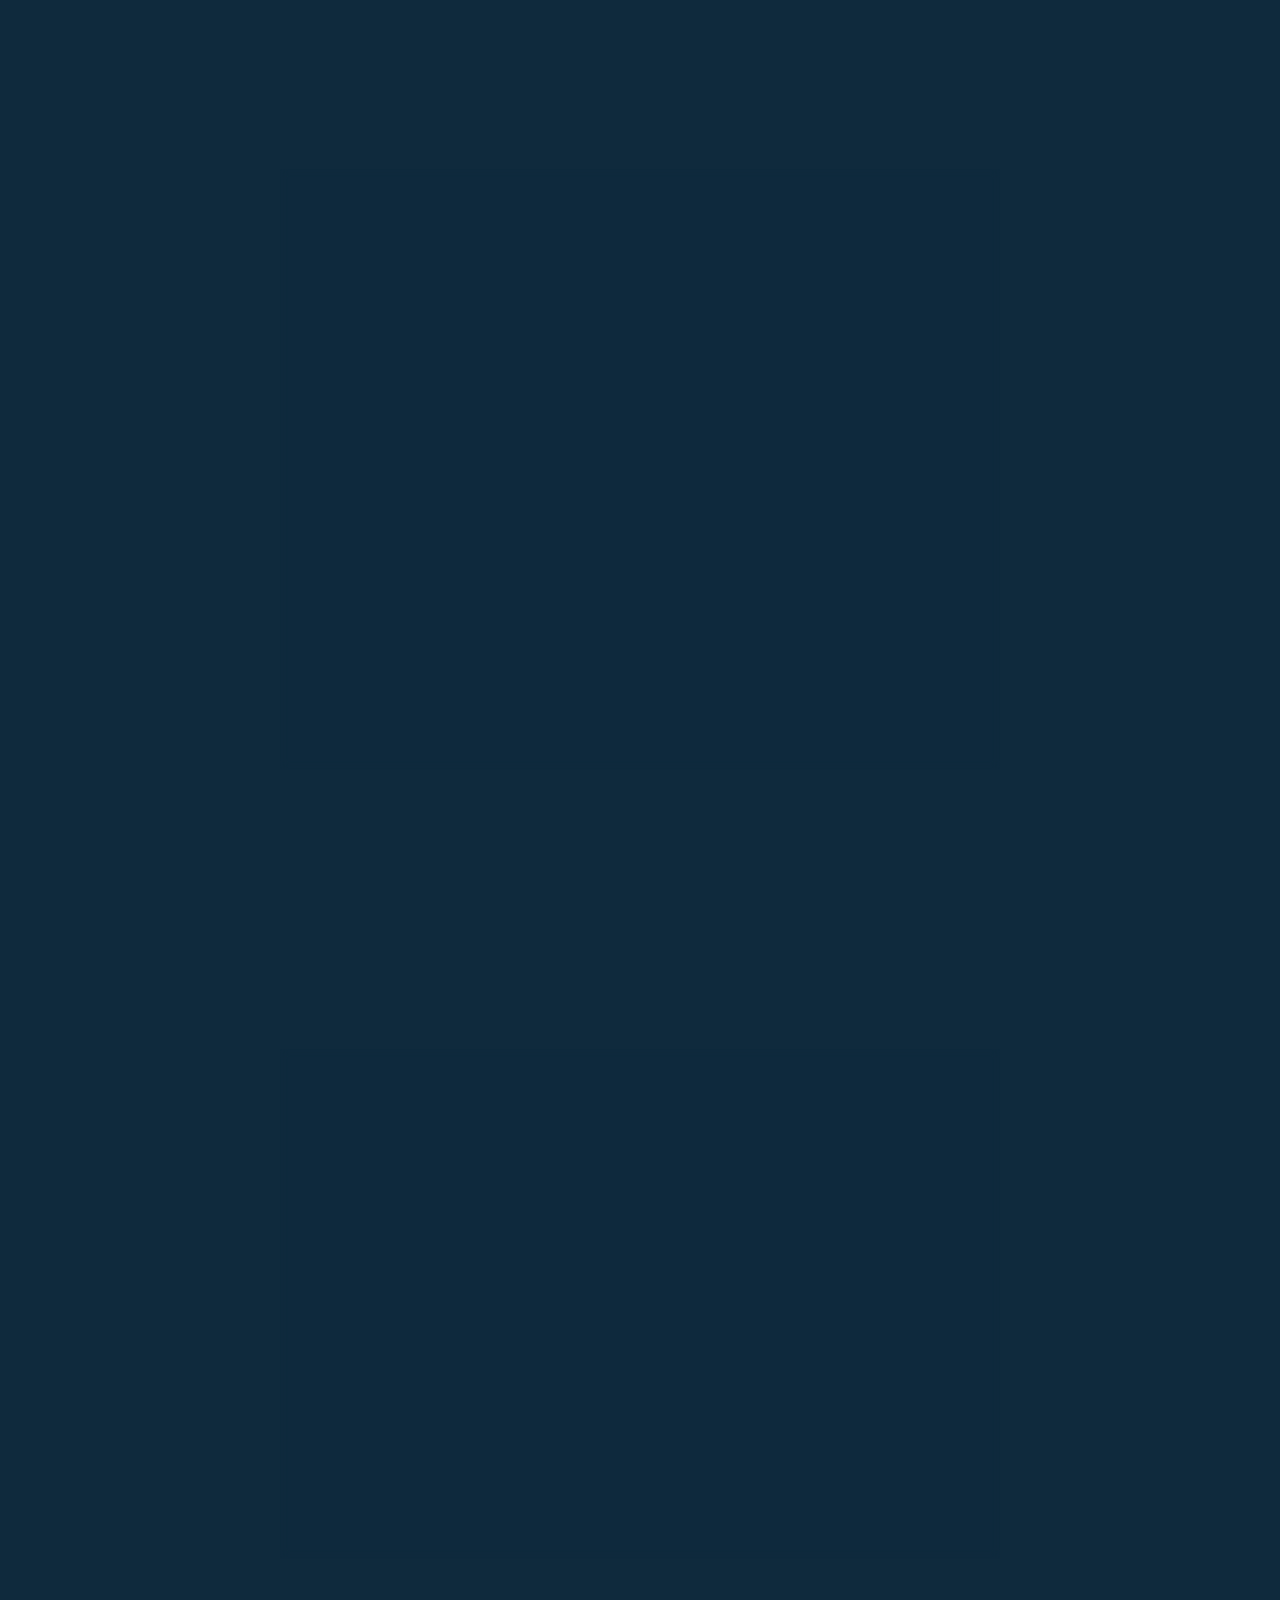
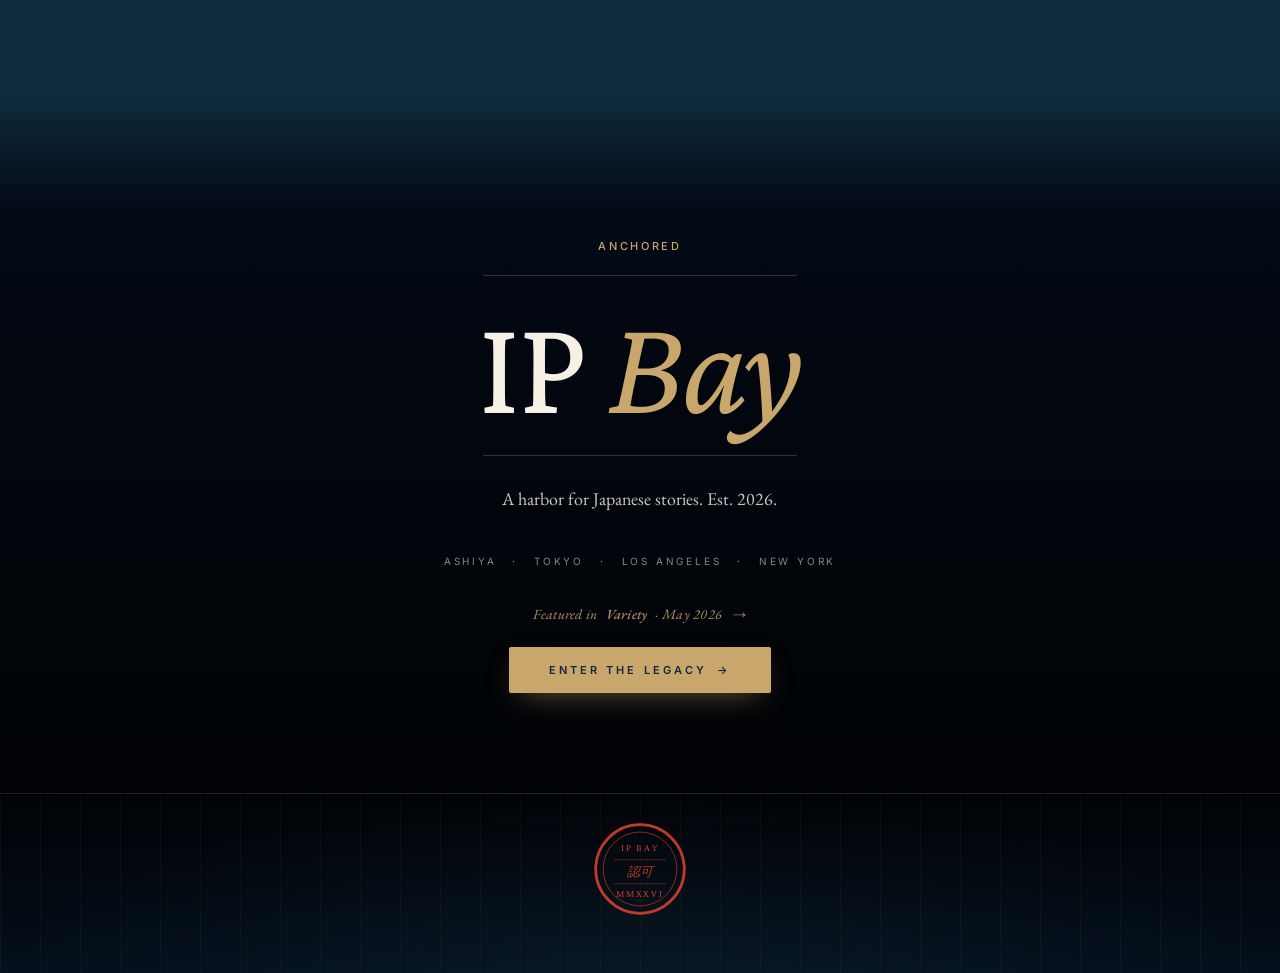
==== commit 99622e61: "Add files via upload" ====
--- a/index.html
+++ b/index.html
@@ -604,7 +604,7 @@
     </svg>
   </div>
   <!-- Anchor itself (HTML, positioned in viewport coords) -->
-  <div id="anchorWrap" aria-label="Anchor, drag down the page">
+  <div id="anchorWrap" aria-label="Anchor, drag down the page" data-i18n-aria="scene.anchorAria">
     <svg viewBox="0 0 72 96" width="40" height="54" xmlns="http://www.w3.org/2000/svg">
       <defs>
         <linearGradient id="ironG" x1="0" y1="0" x2="0" y2="1">
@@ -678,7 +678,7 @@
 </div>
 <div class="chrome-bottom">
   <div class="cities-bottom">
-    Ashiya <span class="dot">·</span> Tokyo <span class="dot">·</span> Los Angeles <span class="dot">·</span> New York
+    <span data-i18n-html="cities.home">Ashiya <span class="dot">·</span> Tokyo <span class="dot">·</span> Los Angeles <span class="dot">·</span> New York</span>
   </div>
   <span></span>
 </div>
@@ -732,7 +732,14 @@
       <div class="rule"></div>
       <p class="lede" data-i18n="home.seabedLede" style="margin-top:28px;">A harbor for Japanese stories. Est. 2026.</p>
       <div class="cities-row">
-        Ashiya <span class="dot">·</span> Tokyo <span class="dot">·</span> Los Angeles <span class="dot">·</span> New York
+        <span data-i18n-html="cities.home">Ashiya <span class="dot">·</span> Tokyo <span class="dot">·</span> Los Angeles <span class="dot">·</span> New York</span>
+      </div>
+      <div style="margin-top: 36px; text-align: center;">
+        <a href="https://variety.com/2026/film/markets-festivals/dragon-ball-z-yasuo-matsuo-ip-bay-1236747229/" target="_blank" rel="noopener noreferrer"
+           style="display:inline-flex;align-items:baseline;gap:8px;font-family:var(--font-serif);font-style:italic;font-size:14px;letter-spacing:0.02em;color:var(--accent-warm);text-decoration:none;opacity:0.88;transition:opacity 0.3s ease,transform 0.3s ease;"
+           onmouseover="this.style.opacity=1;this.style.transform='translateY(-1px)'"
+           onmouseout="this.style.opacity=0.88;this.style.transform='translateY(0)'"
+           data-i18n-html="home.press">Featured in <em style="font-style:italic;font-weight:500;">Variety</em> · May 2026 <span style="margin-left:2px;">→</span></a>
       </div>
       <div style="margin-top: 24px; display: flex; justify-content: center;">
         <a href="legacy.html" class="landing-legacy-cta"><span data-i18n="home.enterLegacy">Enter the Legacy</span> <span style="margin-left:10px;color:inherit;">→</span></a>
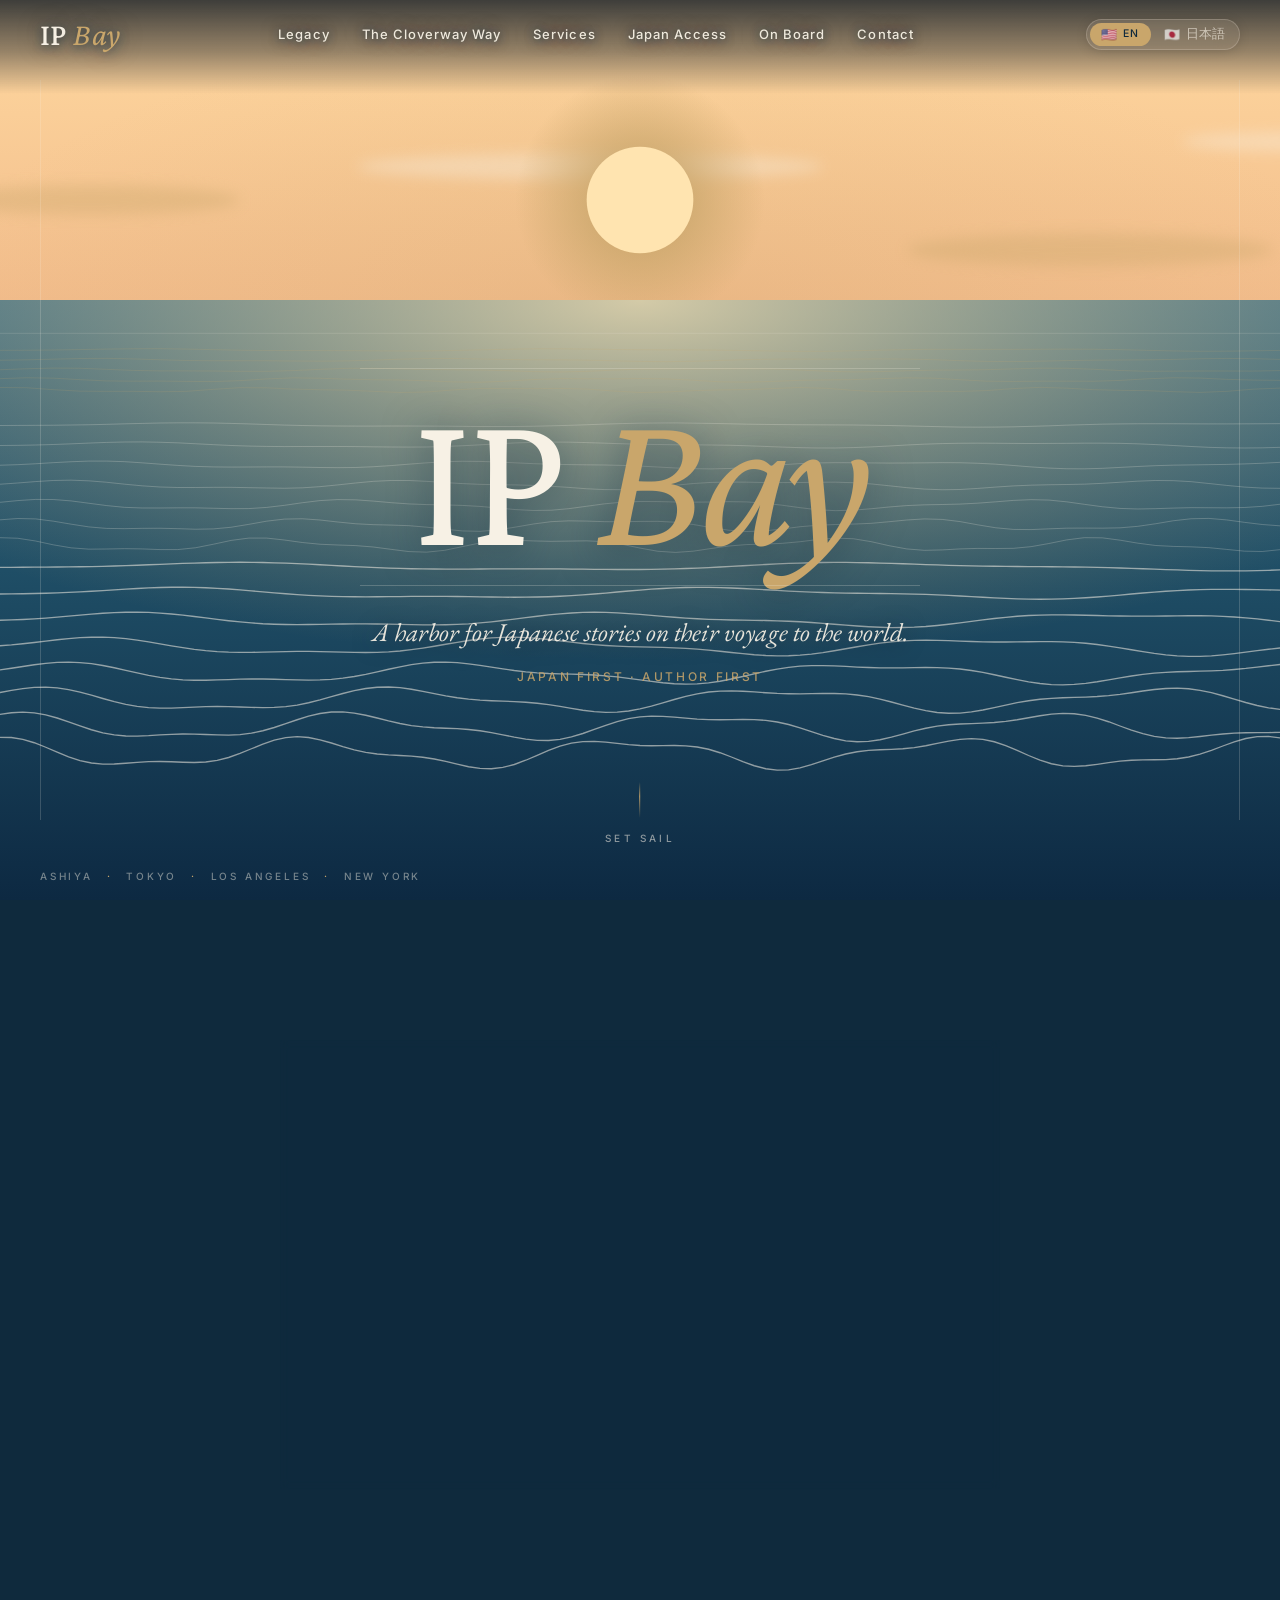
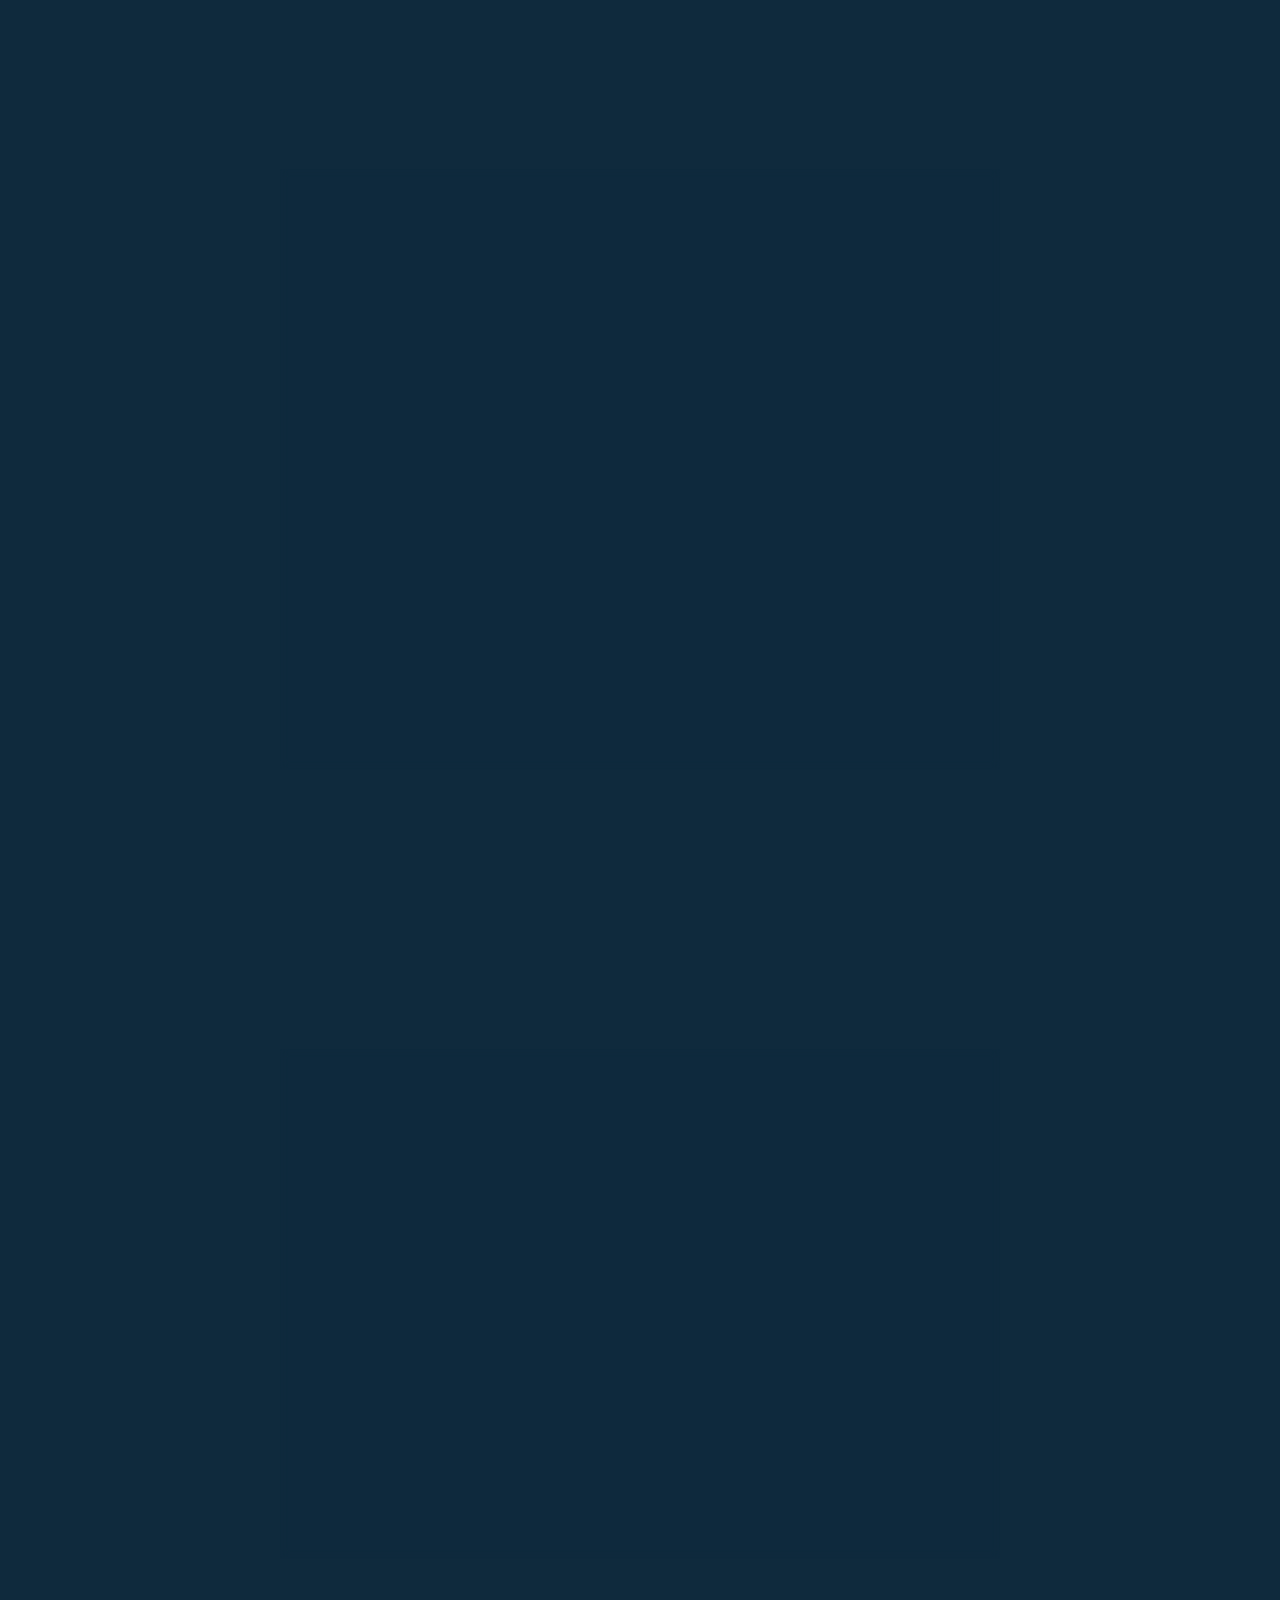
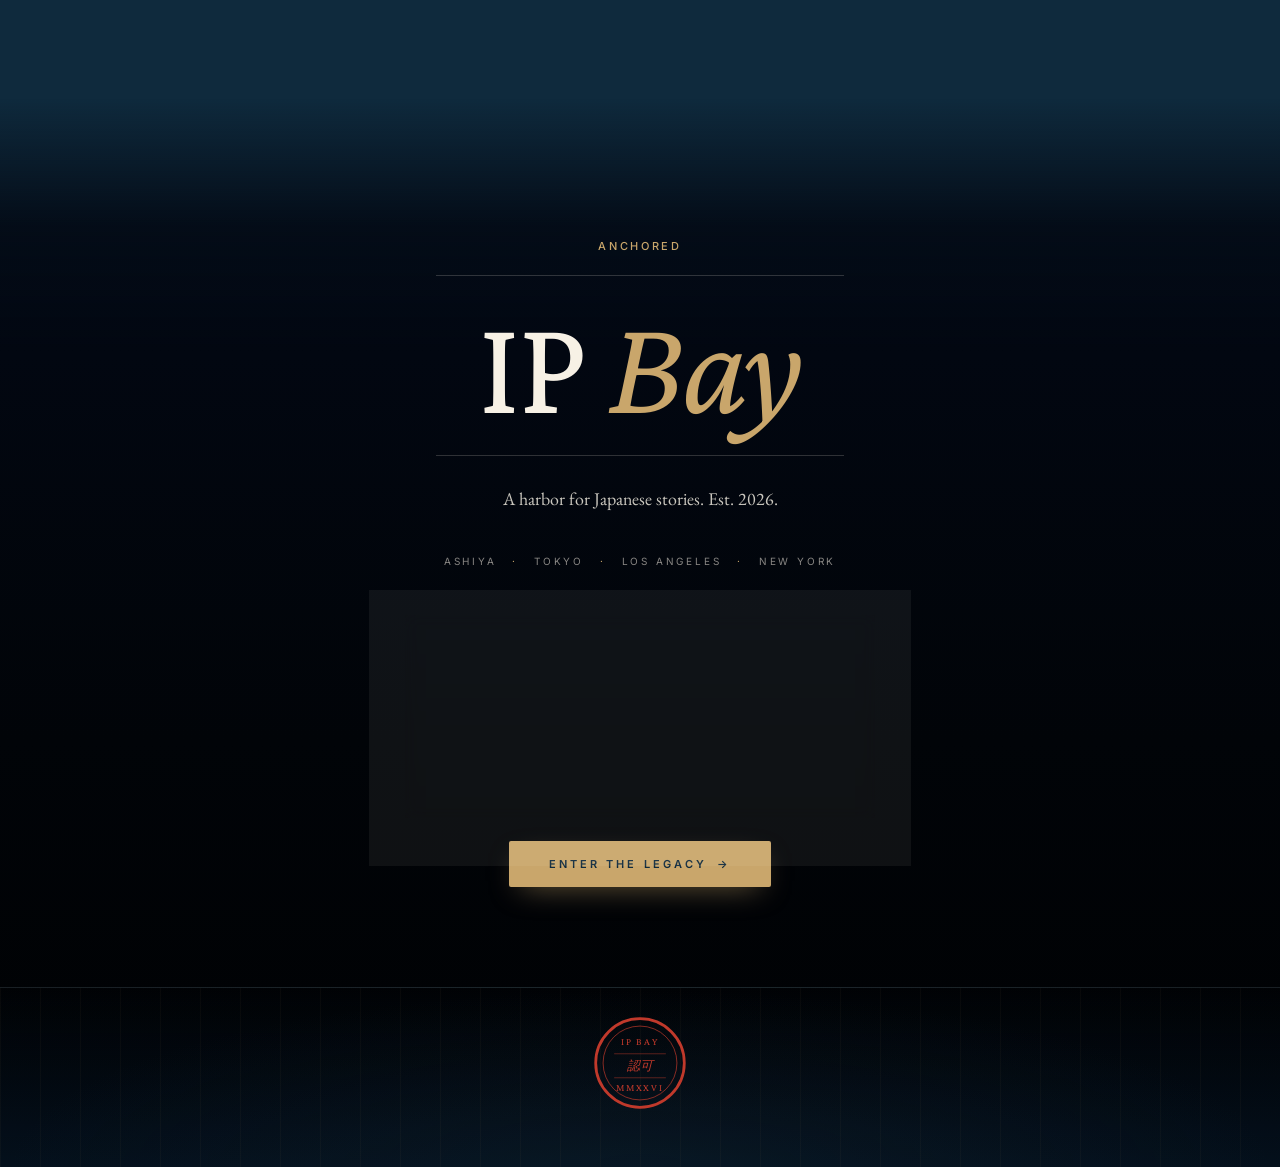
==== commit 70cbd07c: "Add files via upload" ====
--- a/index.html
+++ b/index.html
@@ -734,12 +734,17 @@
       <div class="cities-row">
         <span data-i18n-html="cities.home">Ashiya <span class="dot">·</span> Tokyo <span class="dot">·</span> Los Angeles <span class="dot">·</span> New York</span>
       </div>
-      <div style="margin-top: 36px; text-align: center;">
-        <a href="https://variety.com/2026/film/markets-festivals/dragon-ball-z-yasuo-matsuo-ip-bay-1236747229/" target="_blank" rel="noopener noreferrer"
-           style="display:inline-flex;align-items:baseline;gap:8px;font-family:var(--font-serif);font-style:italic;font-size:14px;letter-spacing:0.02em;color:var(--accent-warm);text-decoration:none;opacity:0.88;transition:opacity 0.3s ease,transform 0.3s ease;"
-           onmouseover="this.style.opacity=1;this.style.transform='translateY(-1px)'"
-           onmouseout="this.style.opacity=0.88;this.style.transform='translateY(0)'"
-           data-i18n-html="home.press">Featured in <em style="font-style:italic;font-weight:500;">Variety</em> · May 2026 <span style="margin-left:2px;">→</span></a>
+      <div style="margin-top: 48px; display: flex; justify-content: center; padding: 0 20px;">
+        <a href="https://variety.com/2026/film/markets-festivals/dragon-ball-z-yasuo-matsuo-ip-bay-1236747229/"
+           target="_blank" rel="noopener noreferrer"
+           style="display:inline-flex;flex-direction:column;align-items:center;gap:10px;padding:24px 44px;background:rgba(247,241,229,0.06);border:1px solid rgba(201,166,107,0.38);border-radius:3px;text-decoration:none;transition:transform 0.35s ease,background 0.35s ease,box-shadow 0.35s ease,border-color 0.35s ease;backdrop-filter:blur(8px);-webkit-backdrop-filter:blur(8px);box-shadow:0 12px 36px -18px rgba(0,0,0,0.55);max-width:480px;"
+           onmouseover="this.style.transform='translateY(-2px)';this.style.background='rgba(247,241,229,0.10)';this.style.borderColor='rgba(201,166,107,0.65)'"
+           onmouseout="this.style.transform='translateY(0)';this.style.background='rgba(247,241,229,0.06)';this.style.borderColor='rgba(201,166,107,0.38)'">
+          <div style="font-family:var(--font-body);font-size:10px;letter-spacing:0.32em;text-transform:uppercase;color:var(--accent-warm);font-weight:500;" data-i18n="home.press.eyebrow">As featured in</div>
+          <div style="font-family:'Crimson Pro',Georgia,serif;font-size:46px;font-weight:800;font-style:italic;letter-spacing:0.02em;color:var(--text-on-dark);line-height:1;text-transform:uppercase;transform:skewX(-3deg);text-shadow:0 2px 12px rgba(0,0,0,0.4);">VARIETY</div>
+          <div style="font-family:'EB Garamond',Georgia,serif;font-style:italic;font-size:14px;color:rgba(247,241,229,0.82);text-align:center;max-width:380px;line-height:1.45;margin-top:4px;" data-i18n="home.press.headline">&ldquo;Dragon Ball Z Rep Yasuo Matsuo, Jun Matsuo and Frankie Seratch Launch IP Bay&rdquo;</div>
+          <div style="font-family:var(--font-body);font-size:10px;letter-spacing:0.22em;text-transform:uppercase;color:var(--accent-warm);margin-top:8px;opacity:0.9;" data-i18n="home.press.cta">May 2026 &nbsp;·&nbsp; Read the article &rarr;</div>
+        </a>
       </div>
       <div style="margin-top: 24px; display: flex; justify-content: center;">
         <a href="legacy.html" class="landing-legacy-cta"><span data-i18n="home.enterLegacy">Enter the Legacy</span> <span style="margin-left:10px;color:inherit;">→</span></a>
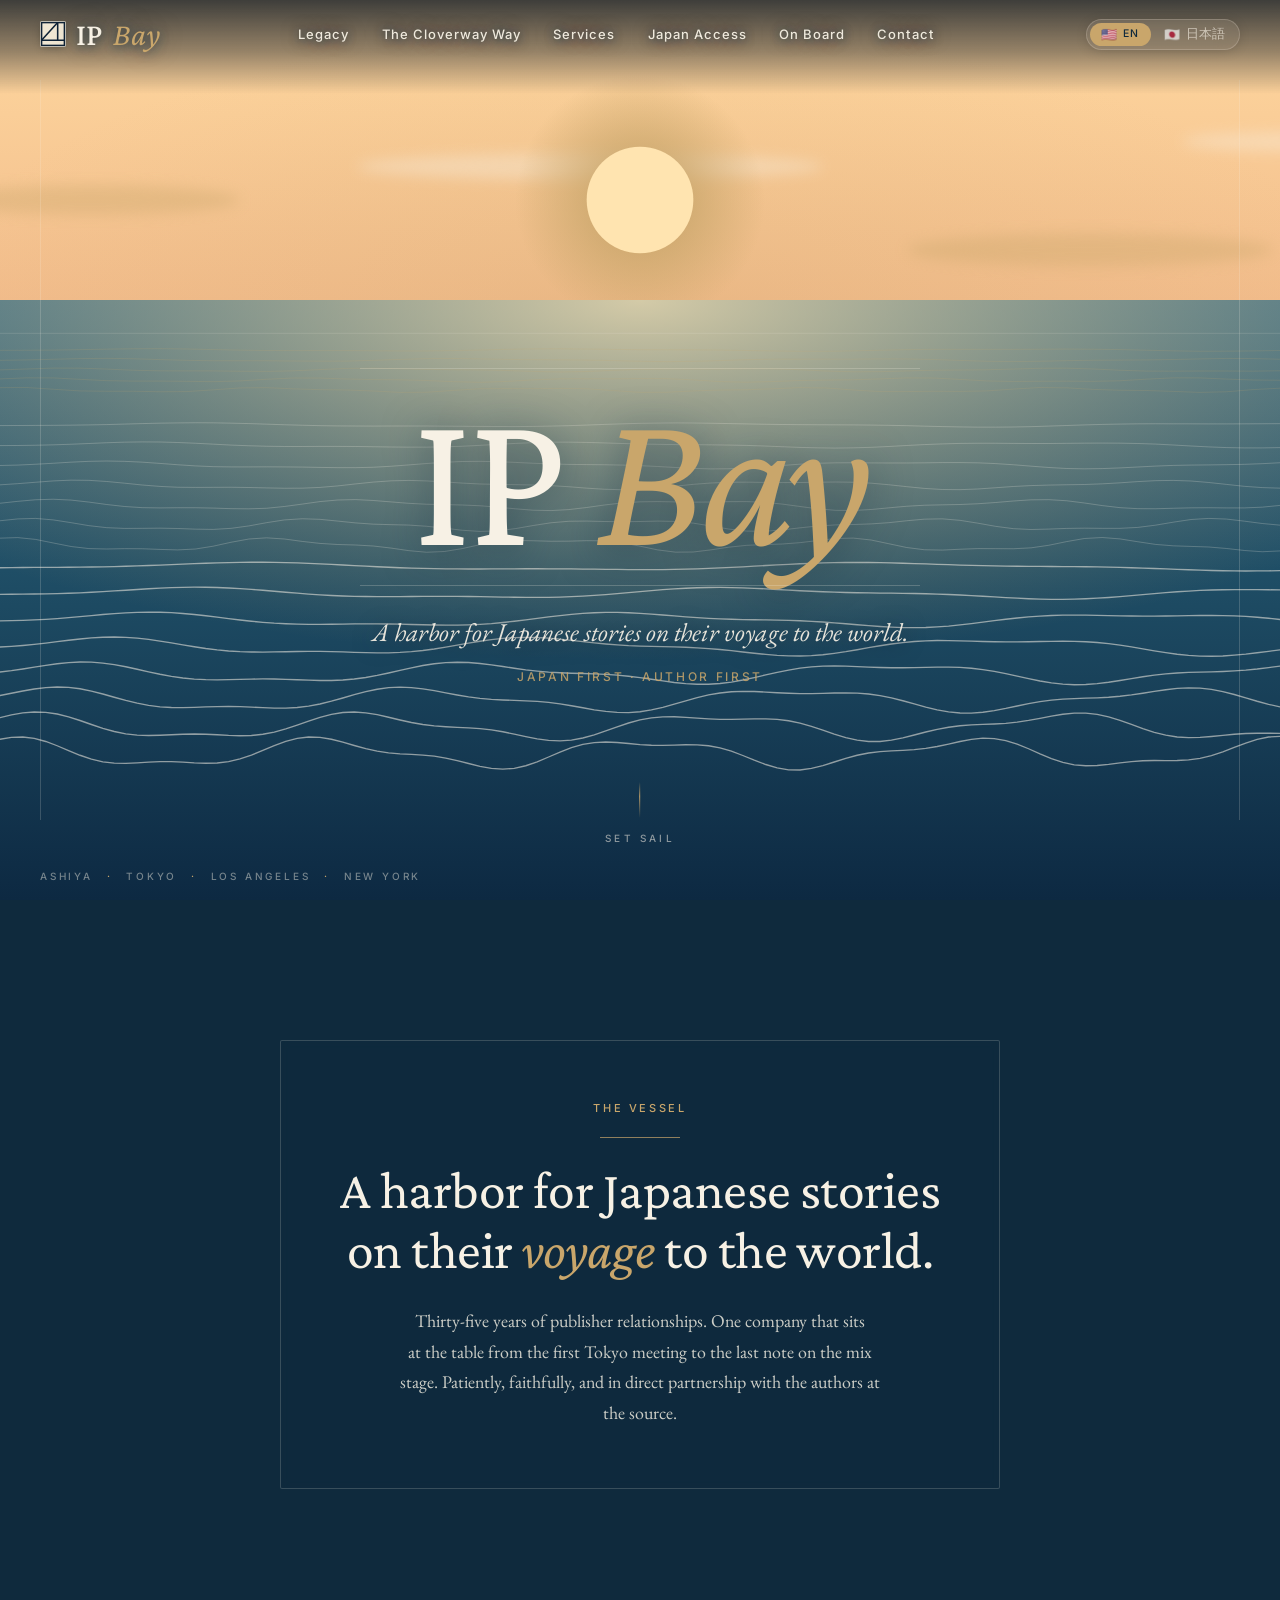
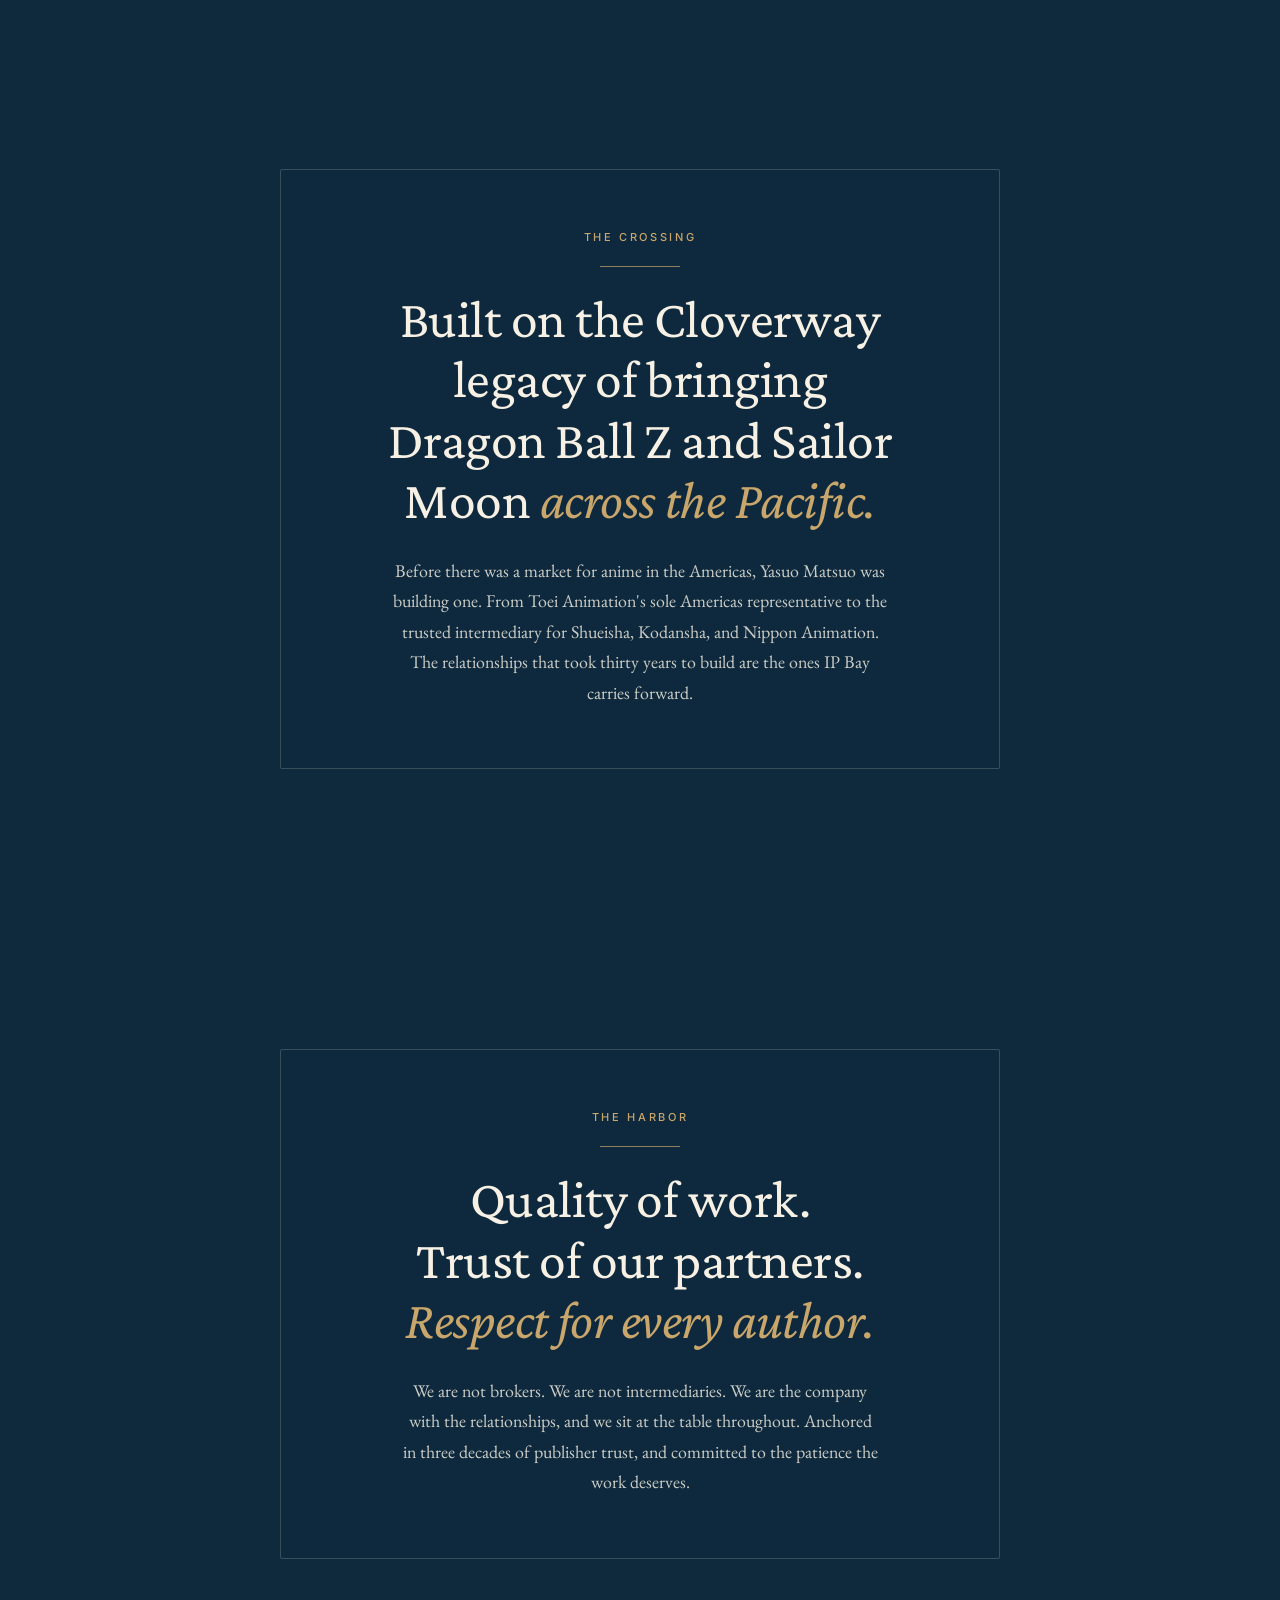
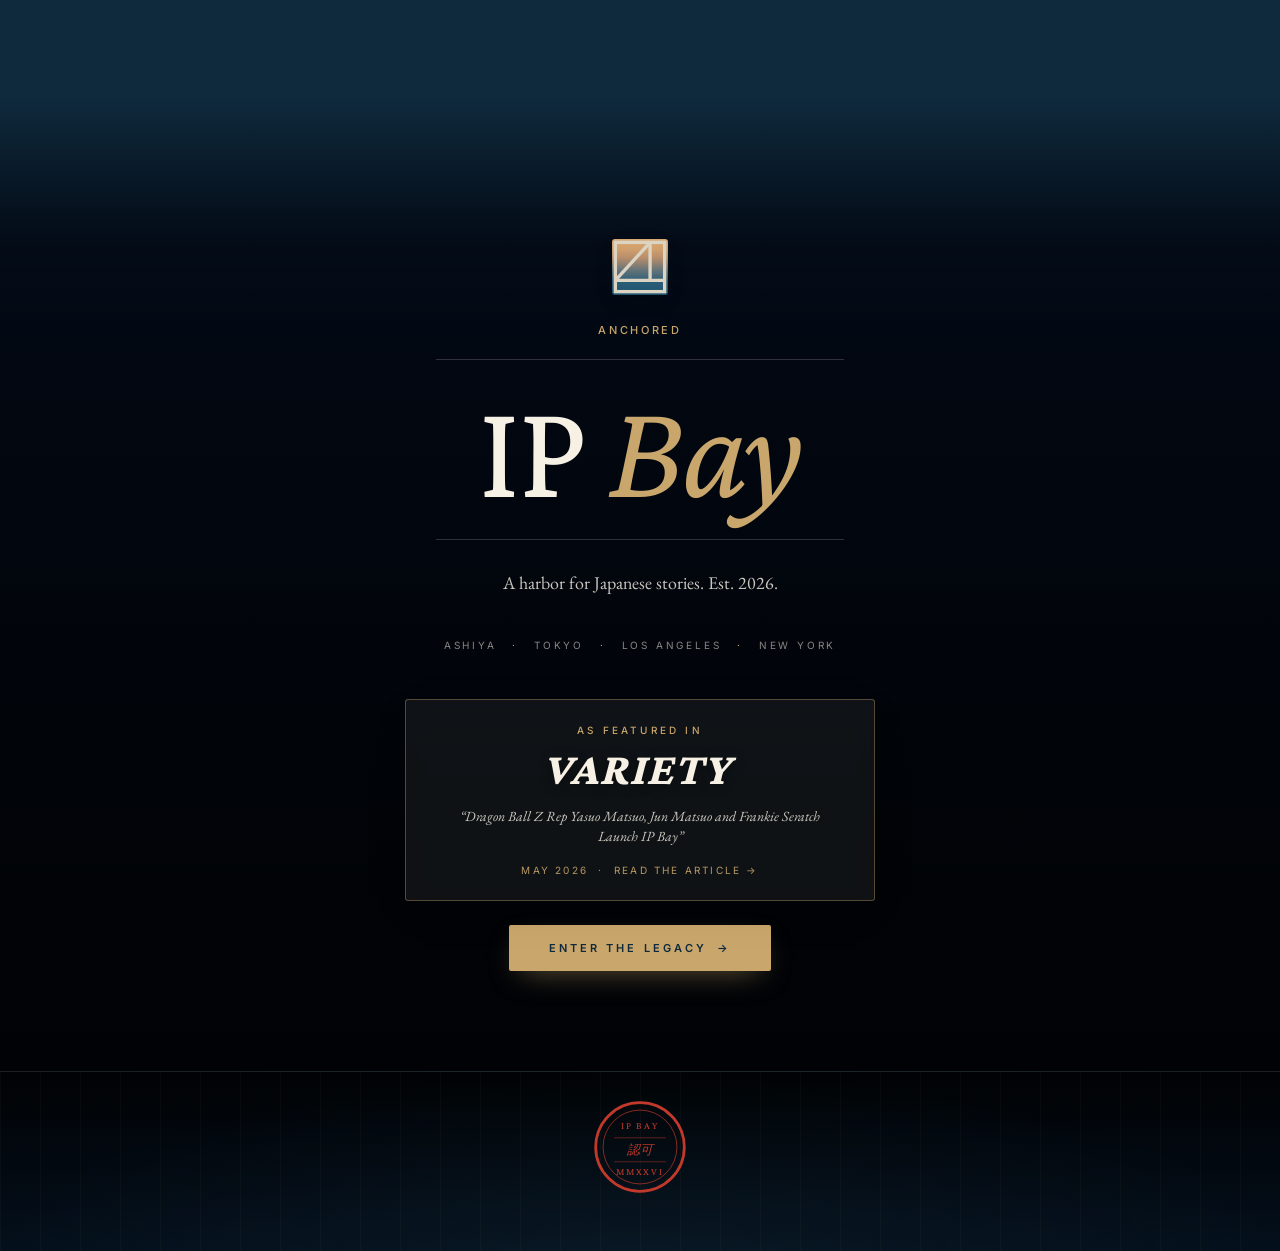
==== commit 7dd6a67a: "Add files via upload" ====
--- a/index.html
+++ b/index.html
@@ -4,6 +4,8 @@
 <meta charset="utf-8" />
 <title>IP Bay, A harbor for Japanese stories</title>
 <meta name="viewport" content="width=device-width,initial-scale=1" />
+<link rel="icon" type="image/svg+xml" href="mark-on-cream.svg">
+<link rel="apple-touch-icon" href="mark-on-dusk.svg">
 <meta name="description" content="A harbor for Japanese stories on their voyage to the world. Built on the Cloverway legacy.">
 <link rel="preconnect" href="https://fonts.googleapis.com">
 <link rel="preconnect" href="https://fonts.gstatic.com" crossorigin>
@@ -351,6 +353,9 @@
     pointer-events: auto;
     text-decoration: none;
     line-height: 1;
+    display: inline-flex;
+    align-items: center;
+    gap: 10px;
     text-shadow: 0 2px 10px rgba(15, 42, 61, 0.7), 0 0 22px rgba(15, 42, 61, 0.5);
   }
   .wordmark-nav em { font-style: italic; color: var(--accent-warm); font-weight: 400; }
@@ -654,7 +659,7 @@
 
 <!-- ─────────────── Chrome ─────────────── -->
 <div class="chrome-top">
-  <a class="wordmark-nav" href="./">IP <em>Bay</em></a>
+  <a class="wordmark-nav" href="./"><img src="mark-on-cream.svg" alt="" width="26" height="26" style="border-radius:2px;flex-shrink:0;box-shadow:0 2px 8px -2px rgba(0,0,0,0.35);">IP <em>Bay</em></a>
   <nav class="nav-links">
     <a href="legacy.html">Legacy</a>
     <a href="cloverway.html">Cloverway</a>
@@ -726,6 +731,9 @@
 
   <section class="seabed" id="seabed">
     <div class="inner">
+      <div style="display:flex;justify-content:center;margin-bottom:28px;">
+        <img src="mark-on-dusk.svg" alt="" width="56" height="56" style="border-radius:3px;box-shadow:0 6px 24px -8px rgba(0,0,0,0.55);opacity:0.92;">
+      </div>
       <div class="eyebrow" style="color:var(--accent-warm)" data-i18n="home.anchored">Anchored</div>
       <div class="rule"></div>
       <h1 class="wordmark">IP <em>Bay</em></h1>
